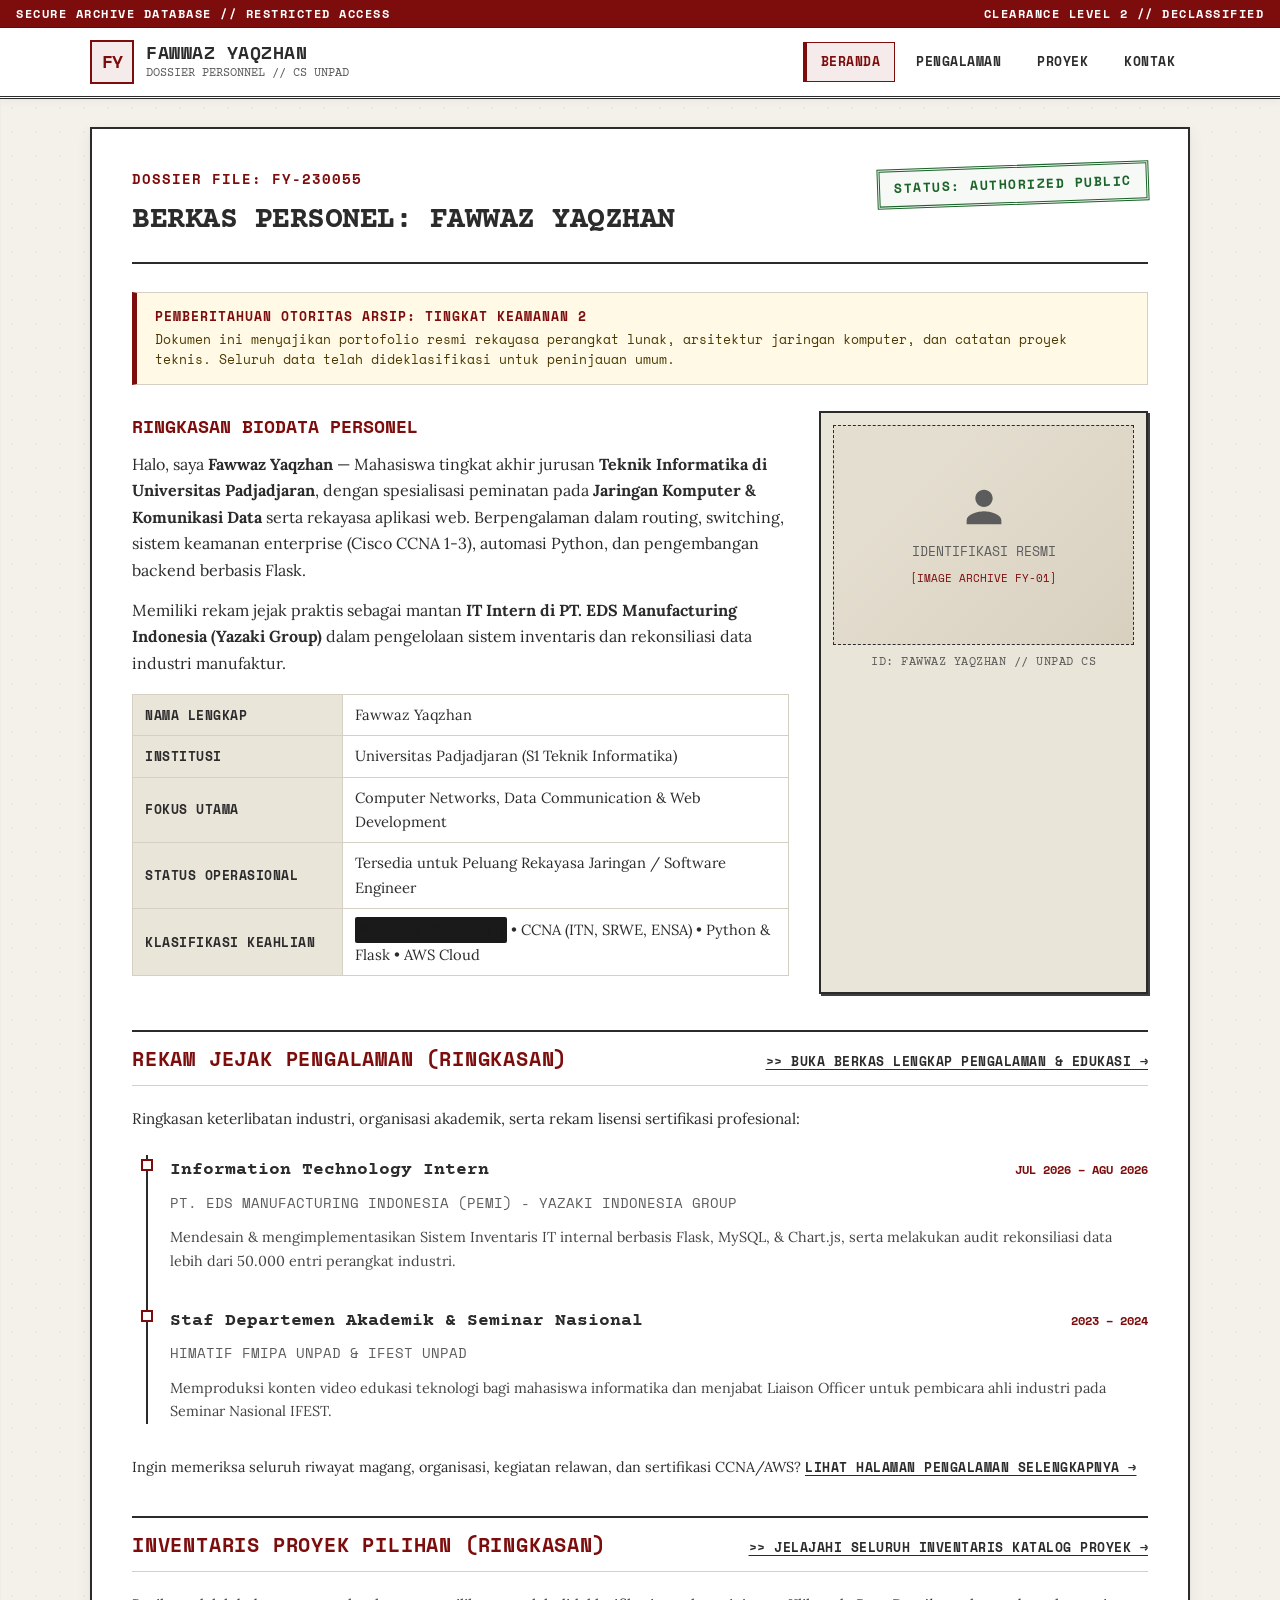
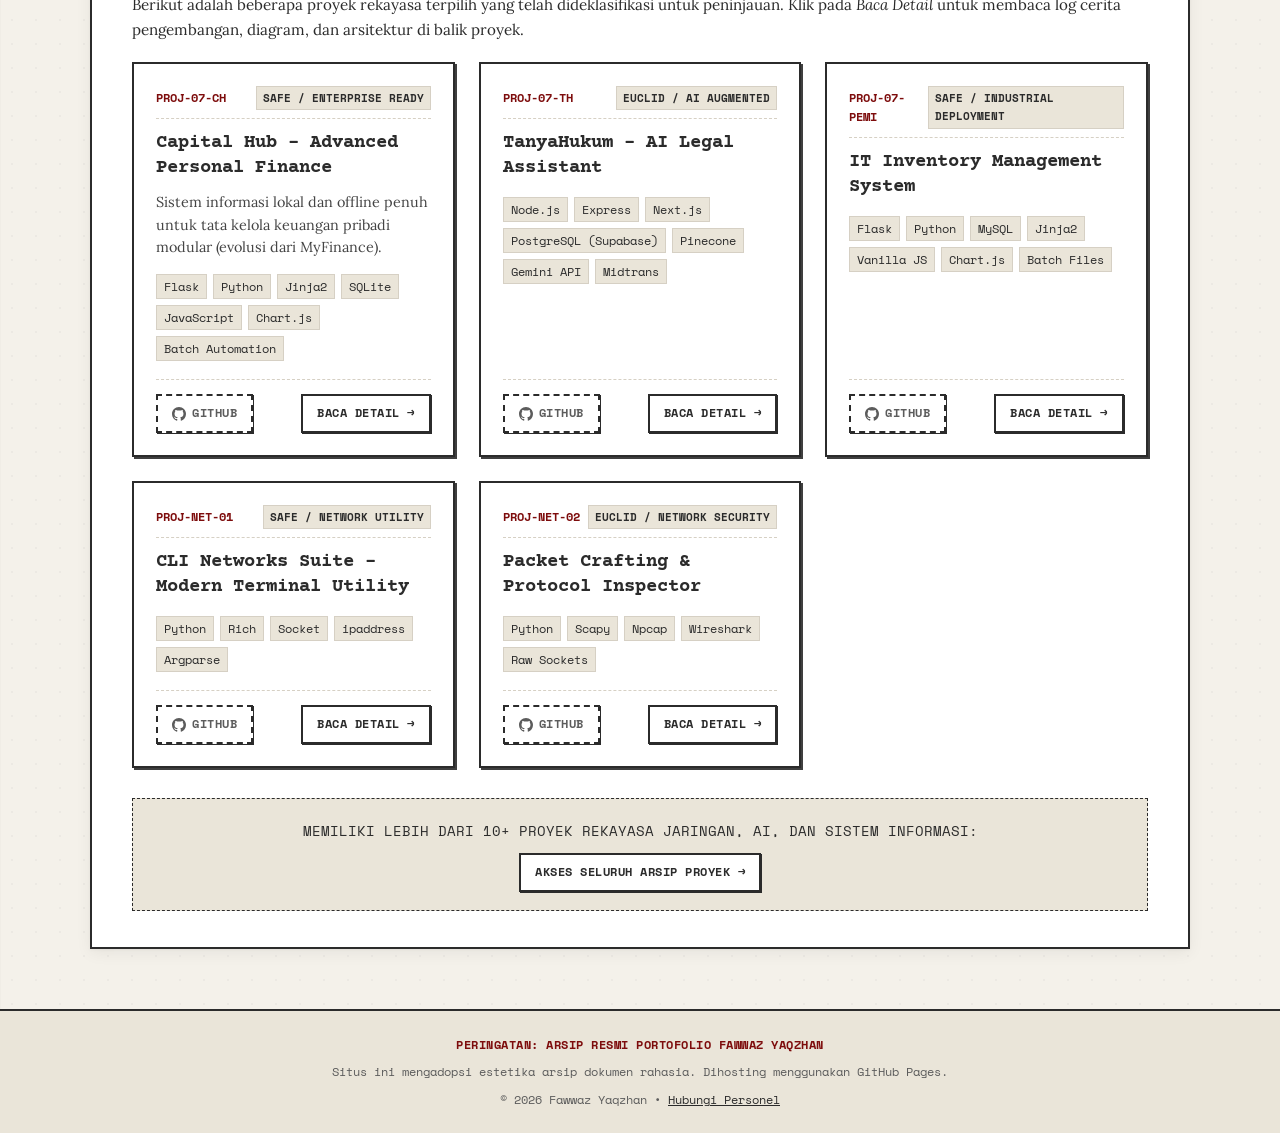
==== index.html @ c10c689a "Vibe: Fully vibe coded the website" ====
<!DOCTYPE html>
<html lang="id">
<head>
  <meta charset="UTF-8">
  <meta name="viewport" content="width=device-width, initial-scale=1.0">
  <meta name="description" content="Portofolio Fawwaz Yaqzhan - Mahasiswa Teknik Informatika Universitas Padjadjaran, spesialisasi Jaringan Komputer, Komunikasi Data, & Rekayasa Web. Arsip Klasik Berkas Personel.">
  <title>Dossier Personel: Fawwaz Yaqzhan | SCP Archive Portfolio</title>
  
  <!-- Google Fonts: Monospace & Archival Serif -->
  <link rel="preconnect" href="https://fonts.googleapis.com">
  <link rel="preconnect" href="https://fonts.gstatic.com" crossorigin>
  <link href="https://fonts.googleapis.com/css2?family=Courier+Prime:ital,wght@0,400;0,700;1,400&family=IBM+Plex+Mono:wght@400;500;600;700&family=Lora:ital,wght@0,400;0,500;0,600;0,700;1,400&family=Space+Mono:ital,wght@0,400;0,700;1,400&display=swap" rel="stylesheet">

  <link rel="stylesheet" href="assets/css/style.css">
</head>
<body>

  <!-- Static Top Navbar (Statis di Tempat / Tidak Bergerak) -->
  <header class="site-header">
    <div class="top-clearance-bar">
      <span>SECURE ARCHIVE DATABASE // RESTRICTED ACCESS</span>
      <span>CLEARANCE LEVEL 2 // DECLASSIFIED</span>
    </div>
    <div class="nav-container">
      <a href="index.html" class="brand-dossier">
        <div class="brand-seal">FY</div>
        <div class="brand-text">
          <h1>FAWWAZ YAQZHAN</h1>
          <span>DOSSIER PERSONNEL // CS UNPAD</span>
        </div>
      </a>

      <button class="nav-toggle" aria-label="Toggle navigasi">MENU ☰</button>

      <nav>
        <ul class="nav-menu">
          <li><a href="index.html" class="nav-link active">BERANDA</a></li>
          <li><a href="pengalaman.html" class="nav-link">PENGALAMAN</a></li>
          <li><a href="proyek.html" class="nav-link">PROYEK</a></li>
          <li><a href="kontak.html" class="nav-link">KONTAK</a></li>
        </ul>
      </nav>
    </div>
  </header>

  <!-- Main Content Container -->
  <main class="main-wrapper">
    <div class="dossier-sheet">

      <!-- Dossier Metadata Header -->
      <div class="dossier-header-strip">
        <div>
          <span class="dossier-item-tag">DOSSIER FILE: FY-230055</span>
          <h1 class="dossier-title">BERKAS PERSONEL: FAWWAZ YAQZHAN</h1>
        </div>
        <div class="stamp-box stamp-green">
          STATUS: AUTHORIZED PUBLIC
        </div>
      </div>

      <!-- Warning & Clearance Alert -->
      <div class="scp-warning-box">
        <strong>PEMBERITAHUAN OTORITAS ARSIP: TINGKAT KEAMANAN 2</strong>
        Dokumen ini menyajikan portofolio resmi rekayasa perangkat lunak, arsitektur jaringan komputer, dan catatan proyek teknis. Seluruh data telah dideklasifikasi untuk peninjauan umum.
      </div>

      <!-- SECTION 1: HERO & BIODATA -->
      <section id="hero-biodata">
        <div class="personnel-grid">
          <div>
            <h2 style="font-family: var(--font-mono); font-size: 1.15rem; color: var(--scp-crimson); margin-bottom: 10px;">
              RINGKASAN BIODATA PERSONEL
            </h2>
            <p style="margin-bottom: 14px;">
              Halo, saya <strong>Fawwaz Yaqzhan</strong> — Mahasiswa tingkat akhir jurusan <strong>Teknik Informatika di Universitas Padjadjaran</strong>, dengan spesialisasi peminatan pada <strong>Jaringan Komputer & Komunikasi Data</strong> serta rekayasa aplikasi web. Berpengalaman dalam routing, switching, sistem keamanan enterprise (Cisco CCNA 1-3), automasi Python, dan pengembangan backend berbasis Flask.
            </p>
            <p style="margin-bottom: 16px;">
              Memiliki rekam jejak praktis sebagai mantan <strong>IT Intern di PT. EDS Manufacturing Indonesia (Yazaki Group)</strong> dalam pengelolaan sistem inventaris dan rekonsiliasi data industri manufaktur.
            </p>

            <table class="personnel-info-table">
              <tr>
                <th>Nama Lengkap</th>
                <td>Fawwaz Yaqzhan</td>
              </tr>
              <tr>
                <th>Institusi</th>
                <td>Universitas Padjadjaran (S1 Teknik Informatika)</td>
              </tr>
              <tr>
                <th>Fokus Utama</th>
                <td>Computer Networks, Data Communication & Web Development</td>
              </tr>
              <tr>
                <th>Status Operasional</th>
                <td>Tersedia untuk Peluang Rekayasa Jaringan / Software Engineer</td>
              </tr>
              <tr>
                <th>Klasifikasi Keahlian</th>
                <td><span class="redacted">Network Security</span> • CCNA (ITN, SRWE, ENSA) • Python & Flask • AWS Cloud</td>
              </tr>
            </table>
          </div>

          <aside class="id-photo-frame">
            <div class="id-photo-placeholder">
              <svg viewBox="0 0 24 24">
                <path d="M12 12c2.21 0 4-1.79 4-4s-1.79-4-4-4-4 1.79-4 4 1.79 4 4 4zm0 2c-2.67 0-8 1.34-8 4v2h16v-2c0-2.66-5.33-4-8-4z"/>
              </svg>
              <span>IDENTIFIKASI RESMI</span>
              <span style="font-size: 0.68rem; color: var(--scp-crimson);">[IMAGE ARCHIVE FY-01]</span>
            </div>
            <div class="photo-caption">
              ID: FAWWAZ YAQZHAN // UNPAD CS
            </div>
          </aside>
        </div>
      </section>

      <!-- SECTION 2: OVERVIEW PENGALAMAN -->
      <section id="overview-pengalaman">
        <div class="section-anchor-header">
          <h2>REKAM JEJAK PENGALAMAN (RINGKASAN)</h2>
          <!-- Hyperlink spesifik ke halaman Pengalaman sesuai rencana_web.md -->
          <a href="pengalaman.html" class="section-hyperlink">
            &gt;&gt; Buka Berkas Lengkap Pengalaman &amp; Edukasi &rarr;
          </a>
        </div>

        <p style="margin-bottom: 16px; font-size: 0.95rem;">
          Ringkasan keterlibatan industri, organisasi akademik, serta rekam lisensi sertifikasi profesional:
        </p>

        <div class="timeline-block">
          <div class="timeline-entry">
            <div class="timeline-header">
              <span class="timeline-role">Information Technology Intern</span>
              <span class="timeline-period">JUL 2026 – AGU 2026</span>
            </div>
            <div class="timeline-org">PT. EDS Manufacturing Indonesia (PEMI) - Yazaki Indonesia Group</div>
            <p style="font-size: 0.9rem; color: #444;">
              Mendesain & mengimplementasikan Sistem Inventaris IT internal berbasis Flask, MySQL, & Chart.js, serta melakukan audit rekonsiliasi data lebih dari 50.000 entri perangkat industri.
            </p>
          </div>

          <div class="timeline-entry">
            <div class="timeline-header">
              <span class="timeline-role">Staf Departemen Akademik &amp; Seminar Nasional</span>
              <span class="timeline-period">2023 – 2024</span>
            </div>
            <div class="timeline-org">Himatif FMIPA Unpad &amp; IFEST UNPAD</div>
            <p style="font-size: 0.9rem; color: #444;">
              Memproduksi konten video edukasi teknologi bagi mahasiswa informatika dan menjabat Liaison Officer untuk pembicara ahli industri pada Seminar Nasional IFEST.
            </p>
          </div>
        </div>

        <p style="font-size: 0.9rem; margin-top: 10px;">
          Ingin memeriksa seluruh riwayat magang, organisasi, kegiatan relawan, dan sertifikasi CCNA/AWS? 
          <a href="pengalaman.html" class="section-hyperlink">Lihat Halaman Pengalaman Selengkapnya &rarr;</a>
        </p>
      </section>

      <!-- SECTION 3: OVERVIEW PROYEK -->
      <section id="overview-proyek">
        <div class="section-anchor-header">
          <h2>INVENTARIS PROYEK PILIHAN (RINGKASAN)</h2>
          <!-- Hyperlink spesifik ke halaman Proyek sesuai rencana_web.md -->
          <a href="proyek.html" class="section-hyperlink">
            &gt;&gt; Jelajahi Seluruh Inventaris Katalog Proyek &rarr;
          </a>
        </div>

        <p style="margin-bottom: 16px; font-size: 0.95rem;">
          Berikut adalah beberapa proyek rekayasa terpilih yang telah dideklasifikasi untuk peninjauan. Klik pada <em>Baca Detail</em> untuk membaca log cerita pengembangan, diagram, dan arsitektur di balik proyek.
        </p>

        <!-- Container for featured projects rendered by JS -->
        <div class="cards-grid" id="featured-projects-container">
          <!-- Populated via assets/js/main.js & projects-data.js -->
        </div>

        <div style="text-align: center; margin-top: 30px; padding: 18px; background: var(--bg-subtle); border: 1px dashed var(--scp-border);">
          <span style="font-family: var(--font-mono); font-size: 0.85rem; text-transform: uppercase;">
            Memiliki lebih dari 10+ proyek rekayasa jaringan, AI, dan sistem informasi:
          </span>
          <br>
          <a href="proyek.html" class="btn-dossier" style="margin-top: 10px;">
            Akses Seluruh Arsip Proyek &rarr;
          </a>
        </div>
      </section>

    </div>
  </main>

  <!-- Archival Footer -->
  <footer class="site-footer">
    <div class="footer-inner">
      <p class="footer-warning">PERINGATAN: ARSIP RESMI PORTOFOLIO FAWWAZ YAQZHAN</p>
      <p>Situs ini mengadopsi estetika arsip dokumen rahasia. Dihosting menggunakan GitHub Pages.</p>
      <p style="margin-top: 8px; font-size: 0.72rem; color: var(--scp-muted);">
        &copy; 2026 Fawwaz Yaqzhan &bull; <a href="kontak.html" style="color: var(--scp-slate); text-decoration: underline;">Hubungi Personel</a>
      </p>
    </div>
  </footer>

  <!-- Scripts -->
  <script src="assets/js/projects-data.js"></script>
  <script src="assets/js/main.js"></script>
</body>
</html>
---- assets/css/style.css ----
/* ==========================================================================
   SCP ARCHIVE CLASSIFIED THEME - PORTFOLIO DESIGN SYSTEM
   Personnel: Fawwaz Yaqzhan (Clearance Level 2)
   Design: Classic Foundation Dossier / Archival Document
   ========================================================================== */

/* --- CSS Variables & Design Tokens --- */
:root {
  --bg-parchment: #f4f1ea;
  --bg-paper: #ffffff;
  --bg-subtle: #eae5d9;
  --bg-warning: #fff9e6;
  --bg-dark: #1a1a1a;
  
  --scp-crimson: #7d0c0c;
  --scp-crimson-light: #9c1515;
  --scp-crimson-faint: rgba(125, 12, 12, 0.08);
  --scp-gold: #c29b38;
  --scp-slate: #2b2b2b;
  --scp-muted: #5c5c5c;
  --scp-border: #2b2b2b;
  --scp-border-light: #d6d0c4;
  --scp-border-crimson: #7d0c0c;

  --font-mono: 'Space Mono', 'IBM Plex Mono', 'Courier New', monospace;
  --font-serif: 'Lora', 'Georgia', serif;
  --font-typewriter: 'Courier Prime', 'Space Mono', monospace;

  --shadow-paper: 0 4px 15px rgba(0, 0, 0, 0.06), 0 1px 3px rgba(0, 0, 0, 0.04);
  --shadow-card: 2px 2px 0px rgba(43, 43, 43, 0.9);
  --shadow-card-hover: 4px 4px 0px rgba(125, 12, 12, 0.9);
}

/* --- Base Resets --- */
*, *::before, *::after {
  box-sizing: border-box;
  margin: 0;
  padding: 0;
}

html {
  scroll-behavior: smooth;
  font-size: 16px;
}

body {
  background-color: var(--bg-parchment);
  color: var(--scp-slate);
  font-family: var(--font-serif);
  line-height: 1.65;
  min-height: 100vh;
  position: relative;
  background-image: 
    radial-gradient(rgba(0, 0, 0, 0.03) 1px, transparent 0),
    linear-gradient(to right, rgba(0, 0, 0, 0.015) 1px, transparent 1px);
  background-size: 24px 24px, 100% 24px;
}

/* --- Static Top Navbar (Statis di tempat, tidak bergerak) --- */
.site-header {
  position: static; /* Statis di tempat sesuai requirement rencana_web.md */
  background-color: var(--bg-paper);
  border-bottom: 3px double var(--scp-border);
  box-shadow: 0 2px 8px rgba(0,0,0,0.05);
  width: 100%;
}

.top-clearance-bar {
  background-color: var(--scp-crimson);
  color: #ffffff;
  padding: 4px 16px;
  font-family: var(--font-mono);
  font-size: 0.72rem;
  font-weight: 700;
  letter-spacing: 1.5px;
  text-transform: uppercase;
  display: flex;
  justify-content: space-between;
  align-items: center;
  border-bottom: 1px solid rgba(0,0,0,0.2);
}

.nav-container {
  max-width: 1140px;
  margin: 0 auto;
  padding: 12px 20px;
  display: flex;
  justify-content: space-between;
  align-items: center;
  flex-wrap: wrap;
  gap: 12px;
}

.brand-dossier {
  text-decoration: none;
  color: var(--scp-slate);
  display: flex;
  align-items: center;
  gap: 12px;
}

.brand-seal {
  width: 44px;
  height: 44px;
  border: 2px solid var(--scp-crimson);
  background-color: var(--scp-crimson-faint);
  display: flex;
  align-items: center;
  justify-content: center;
  font-family: var(--font-mono);
  font-weight: 700;
  font-size: 1.1rem;
  color: var(--scp-crimson);
  letter-spacing: -1px;
}

.brand-text h1 {
  font-family: var(--font-mono);
  font-size: 1.15rem;
  letter-spacing: 0.5px;
  text-transform: uppercase;
  color: var(--scp-slate);
  margin: 0;
  line-height: 1.2;
}

.brand-text span {
  font-family: var(--font-typewriter);
  font-size: 0.78rem;
  color: var(--scp-muted);
  display: block;
}

.nav-menu {
  display: flex;
  list-style: none;
  gap: 6px;
}

.nav-link {
  display: block;
  padding: 8px 14px;
  text-decoration: none;
  font-family: var(--font-mono);
  font-size: 0.82rem;
  font-weight: 600;
  color: var(--scp-slate);
  text-transform: uppercase;
  letter-spacing: 0.5px;
  border: 1px solid transparent;
  transition: all 0.2s ease;
}

.nav-link:hover,
.nav-link.active {
  background-color: var(--scp-crimson-faint);
  border-color: var(--scp-crimson);
  color: var(--scp-crimson);
}

.nav-link.active {
  border-left-width: 4px;
  font-weight: 700;
}

/* --- Layout Container --- */
.main-wrapper {
  max-width: 1140px;
  margin: 28px auto 60px;
  padding: 0 20px;
}

/* --- Archival Document Sheet --- */
.dossier-sheet {
  background: var(--bg-paper);
  border: 2px solid var(--scp-border);
  box-shadow: var(--shadow-paper);
  padding: 36px 40px;
  position: relative;
  margin-bottom: 30px;
}

/* Top Sheet Metadata Header */
.dossier-header-strip {
  border-bottom: 2px solid var(--scp-border);
  padding-bottom: 16px;
  margin-bottom: 28px;
  display: flex;
  justify-content: space-between;
  align-items: flex-start;
  flex-wrap: wrap;
  gap: 16px;
}

.dossier-item-tag {
  font-family: var(--font-mono);
  font-size: 0.85rem;
  font-weight: 700;
  color: var(--scp-crimson);
  text-transform: uppercase;
  letter-spacing: 1px;
}

.dossier-title {
  font-family: var(--font-typewriter);
  font-size: 1.9rem;
  font-weight: 700;
  color: var(--scp-slate);
  margin-top: 4px;
  letter-spacing: -0.5px;
}

.stamp-box {
  display: inline-block;
  border: 3px double var(--scp-crimson);
  color: var(--scp-crimson);
  font-family: var(--font-mono);
  font-weight: 700;
  font-size: 0.82rem;
  text-transform: uppercase;
  padding: 6px 14px;
  letter-spacing: 1.5px;
  transform: rotate(-2deg);
  background-color: rgba(125, 12, 12, 0.03);
}

.stamp-green {
  border-color: #1b6329;
  color: #1b6329;
  background-color: rgba(27, 99, 41, 0.04);
}

/* --- Warning & Security Banners --- */
.scp-warning-box {
  background-color: var(--bg-warning);
  border-left: 5px solid var(--scp-crimson);
  border-top: 1px solid var(--scp-border-light);
  border-right: 1px solid var(--scp-border-light);
  border-bottom: 1px solid var(--scp-border-light);
  padding: 14px 18px;
  margin-bottom: 26px;
  font-family: var(--font-mono);
  font-size: 0.82rem;
  color: #4a3800;
  line-height: 1.5;
}

.scp-warning-box strong {
  color: var(--scp-crimson);
  display: block;
  margin-bottom: 4px;
  text-transform: uppercase;
  letter-spacing: 1px;
}

/* --- Redacted Text Effect --- */
.redacted {
  background-color: #1a1a1a;
  color: #1a1a1a;
  padding: 1px 4px;
  user-select: none;
  cursor: pointer;
  transition: all 0.25s ease;
  font-family: var(--font-mono);
  display: inline-block;
  border-radius: 2px;
}

.redacted:hover,
.redacted.revealed {
  background-color: rgba(125, 12, 12, 0.12);
  color: var(--scp-crimson);
  outline: 1px dashed var(--scp-crimson);
}

/* --- Hero Section (Dossier Personnel) --- */
.personnel-grid {
  display: grid;
  grid-template-columns: 2fr 1fr;
  gap: 30px;
  margin-bottom: 30px;
}

.personnel-info-table {
  width: 100%;
  border-collapse: collapse;
  margin: 18px 0;
  font-size: 0.92rem;
}

.personnel-info-table th,
.personnel-info-table td {
  padding: 8px 12px;
  border: 1px solid var(--scp-border-light);
  text-align: left;
}

.personnel-info-table th {
  background-color: var(--bg-subtle);
  font-family: var(--font-mono);
  font-size: 0.8rem;
  font-weight: 700;
  color: var(--scp-slate);
  width: 32%;
  text-transform: uppercase;
  letter-spacing: 0.5px;
}

.personnel-info-table td {
  font-family: var(--font-serif);
}

.id-photo-frame {
  border: 2px solid var(--scp-border);
  background-color: var(--bg-subtle);
  padding: 12px;
  text-align: center;
  box-shadow: var(--shadow-card);
}

.id-photo-placeholder {
  width: 100%;
  height: 220px;
  background: linear-gradient(135deg, #e4ded0 25%, #d8d0bf 100%);
  border: 1px dashed var(--scp-slate);
  display: flex;
  flex-direction: column;
  align-items: center;
  justify-content: center;
  gap: 8px;
  color: var(--scp-muted);
  font-family: var(--font-mono);
  font-size: 0.8rem;
}

.id-photo-placeholder svg {
  width: 52px;
  height: 52px;
  fill: var(--scp-muted);
}

.photo-caption {
  font-family: var(--font-typewriter);
  font-size: 0.75rem;
  color: var(--scp-muted);
  margin-top: 8px;
  text-transform: uppercase;
  letter-spacing: 0.5px;
}

/* --- Section Dividers & Headers --- */
.section-anchor-header {
  border-top: 2px solid var(--scp-border);
  border-bottom: 1px solid var(--scp-border-light);
  padding: 10px 0;
  margin: 36px 0 20px;
  display: flex;
  justify-content: space-between;
  align-items: baseline;
  flex-wrap: wrap;
  gap: 10px;
}

.section-anchor-header h2 {
  font-family: var(--font-mono);
  font-size: 1.25rem;
  text-transform: uppercase;
  color: var(--scp-crimson);
  letter-spacing: 0.8px;
}

.section-hyperlink {
  font-family: var(--font-mono);
  font-size: 0.82rem;
  font-weight: 700;
  color: var(--scp-slate);
  text-decoration: underline;
  text-underline-offset: 3px;
  text-transform: uppercase;
  letter-spacing: 0.5px;
  transition: color 0.2s ease;
}

.section-hyperlink:hover {
  color: var(--scp-crimson);
}

/* --- Dossier Cards (Projects & Overview) --- */
.cards-grid {
  display: grid;
  grid-template-columns: repeat(auto-fill, minmax(320px, 1fr));
  gap: 24px;
  margin-top: 20px;
}

.dossier-card {
  background-color: var(--bg-paper);
  border: 2px solid var(--scp-border);
  padding: 22px;
  position: relative;
  display: flex;
  flex-direction: column;
  justify-content: space-between;
  box-shadow: var(--shadow-card);
  transition: all 0.2s ease;
}

.dossier-card:hover {
  transform: translate(-2px, -2px);
  box-shadow: var(--shadow-card-hover);
  border-color: var(--scp-crimson);
}

.card-meta-bar {
  display: flex;
  justify-content: space-between;
  align-items: center;
  border-bottom: 1px dashed var(--scp-border-light);
  padding-bottom: 8px;
  margin-bottom: 12px;
  font-family: var(--font-mono);
  font-size: 0.75rem;
}

.card-item-code {
  font-weight: 700;
  color: var(--scp-crimson);
}

.card-class-badge {
  background-color: var(--bg-subtle);
  border: 1px solid var(--scp-border-light);
  padding: 2px 6px;
  font-size: 0.7rem;
  font-weight: 600;
  text-transform: uppercase;
}

.card-title {
  font-family: var(--font-typewriter);
  font-size: 1.2rem;
  color: var(--scp-slate);
  margin-bottom: 10px;
  line-height: 1.3;
}

.card-desc {
  font-size: 0.9rem;
  color: #444;
  margin-bottom: 16px;
  line-height: 1.55;
  flex-grow: 1;
}

.tag-list {
  display: flex;
  flex-wrap: wrap;
  gap: 6px;
  margin-bottom: 18px;
}

.tech-tag {
  background-color: var(--bg-subtle);
  color: var(--scp-slate);
  font-family: var(--font-mono);
  font-size: 0.72rem;
  padding: 2px 7px;
  border: 1px solid var(--scp-border-light);
}

.card-action-bar {
  border-top: 1px dashed var(--scp-border-light);
  padding-top: 14px;
  display: flex;
  justify-content: space-between;
  align-items: center;
  gap: 10px;
}

/* --- Archival Buttons --- */
.btn-dossier {
  display: inline-flex;
  align-items: center;
  justify-content: center;
  gap: 6px;
  font-family: var(--font-mono);
  font-size: 0.78rem;
  font-weight: 700;
  text-transform: uppercase;
  letter-spacing: 0.5px;
  padding: 7px 14px;
  text-decoration: none;
  cursor: pointer;
  border: 2px solid var(--scp-border);
  background-color: var(--bg-paper);
  color: var(--scp-slate);
  transition: all 0.15s ease;
  box-shadow: 1px 1px 0px var(--scp-border);
}

.btn-dossier:hover {
  background-color: var(--scp-crimson);
  color: #ffffff;
  border-color: var(--scp-crimson);
  box-shadow: 2px 2px 0px rgba(0,0,0,0.8);
}

.btn-dossier-secondary {
  border-style: dashed;
  background-color: transparent;
  color: var(--scp-muted);
}

.btn-dossier-secondary:hover {
  background-color: var(--scp-slate);
  color: #ffffff;
  border-color: var(--scp-slate);
}

/* --- Timeline / Experience Entries --- */
.timeline-block {
  border-left: 2px solid var(--scp-border);
  margin: 24px 0 24px 14px;
  padding-left: 22px;
  position: relative;
}

.timeline-entry {
  position: relative;
  margin-bottom: 32px;
}

.timeline-entry::before {
  content: "";
  position: absolute;
  left: -29px;
  top: 4px;
  width: 12px;
  height: 12px;
  background-color: var(--bg-paper);
  border: 2px solid var(--scp-crimson);
}

.timeline-header {
  display: flex;
  justify-content: space-between;
  align-items: baseline;
  flex-wrap: wrap;
  gap: 8px;
  margin-bottom: 6px;
}

.timeline-role {
  font-family: var(--font-typewriter);
  font-size: 1.15rem;
  font-weight: 700;
  color: var(--scp-slate);
}

.timeline-period {
  font-family: var(--font-mono);
  font-size: 0.78rem;
  color: var(--scp-crimson);
  font-weight: 600;
}

.timeline-org {
  font-family: var(--font-mono);
  font-size: 0.85rem;
  color: var(--scp-muted);
  margin-bottom: 12px;
  text-transform: uppercase;
}

.timeline-list {
  padding-left: 18px;
  font-size: 0.92rem;
  color: #333;
}

.timeline-list li {
  margin-bottom: 8px;
}

/* --- Filter Bar (Projects Page) --- */
.filter-bar {
  display: flex;
  flex-wrap: wrap;
  gap: 8px;
  margin: 20px 0 28px;
  padding: 10px;
  background-color: var(--bg-subtle);
  border: 1px solid var(--scp-border-light);
}

.filter-btn {
  background: var(--bg-paper);
  border: 1px solid var(--scp-border);
  padding: 6px 14px;
  font-family: var(--font-mono);
  font-size: 0.76rem;
  font-weight: 600;
  text-transform: uppercase;
  color: var(--scp-slate);
  cursor: pointer;
  transition: all 0.15s ease;
}

.filter-btn:hover,
.filter-btn.active {
  background-color: var(--scp-crimson);
  color: #ffffff;
  border-color: var(--scp-crimson);
}

/* --- Project Detail Dossier Specifics --- */
.scp-dossier-specbox {
  border: 2px solid var(--scp-border);
  background-color: #faf8f5;
  padding: 20px;
  margin: 24px 0;
}

.spec-row {
  display: grid;
  grid-template-columns: 200px 1fr;
  padding: 8px 0;
  border-bottom: 1px dashed var(--scp-border-light);
  font-size: 0.9rem;
}

.spec-row:last-child {
  border-bottom: none;
}

.spec-label {
  font-family: var(--font-mono);
  font-weight: 700;
  color: var(--scp-crimson);
  text-transform: uppercase;
  font-size: 0.8rem;
  letter-spacing: 0.5px;
}

.spec-value {
  font-family: var(--font-serif);
  color: var(--scp-slate);
}

.addendum-box {
  background-color: var(--bg-paper);
  border: 1px solid var(--scp-border);
  border-left: 4px solid var(--scp-slate);
  padding: 16px 20px;
  margin: 18px 0;
  font-family: var(--font-typewriter);
  font-size: 0.88rem;
  line-height: 1.6;
  white-space: pre-line;
}

/* --- Contact & Terminal Node --- */
.contact-grid {
  display: grid;
  grid-template-columns: 1fr 1fr;
  gap: 30px;
  margin-top: 24px;
}

.terminal-node {
  background-color: #1a1a1a;
  color: #d1d5db;
  padding: 24px;
  border: 2px solid var(--scp-border);
  font-family: var(--font-mono);
  font-size: 0.85rem;
  box-shadow: var(--shadow-card);
}

.terminal-node h3 {
  color: #39ff14;
  font-size: 0.95rem;
  margin-bottom: 16px;
  text-transform: uppercase;
  letter-spacing: 1px;
}

.form-group {
  margin-bottom: 16px;
}

.form-group label {
  display: block;
  font-family: var(--font-mono);
  font-size: 0.78rem;
  font-weight: 600;
  text-transform: uppercase;
  margin-bottom: 6px;
}

.form-control {
  width: 100%;
  padding: 10px 12px;
  font-family: var(--font-mono);
  font-size: 0.85rem;
  border: 1px solid var(--scp-border);
  background-color: var(--bg-paper);
  color: var(--scp-slate);
}

.form-control:focus {
  outline: none;
  border-color: var(--scp-crimson);
  box-shadow: 0 0 0 2px var(--scp-crimson-faint);
}

/* --- Footer --- */
.site-footer {
  background-color: var(--bg-subtle);
  border-top: 2px solid var(--scp-border);
  padding: 24px 20px;
  text-align: center;
  font-family: var(--font-mono);
  font-size: 0.78rem;
  color: var(--scp-muted);
}

.footer-inner {
  max-width: 1140px;
  margin: 0 auto;
}

.footer-warning {
  color: var(--scp-crimson);
  font-weight: 700;
  margin-bottom: 6px;
  letter-spacing: 0.5px;
}

/* --- Mobile Nav Toggle & Responsiveness --- */
.nav-toggle {
  display: none;
  background: none;
  border: 1px solid var(--scp-border);
  padding: 6px 10px;
  font-family: var(--font-mono);
  font-size: 0.8rem;
  cursor: pointer;
}

@media (max-width: 768px) {
  .nav-toggle {
    display: block;
  }
  
  .nav-menu {
    display: none;
    width: 100%;
    flex-direction: column;
    margin-top: 10px;
    border-top: 1px solid var(--scp-border-light);
    padding-top: 10px;
  }

  .nav-menu.is-open {
    display: flex;
  }

  .dossier-sheet {
    padding: 22px 18px;
  }

  .personnel-grid,
  .contact-grid {
    grid-template-columns: 1fr;
  }

  .spec-row {
    grid-template-columns: 1fr;
    gap: 4px;
  }
}
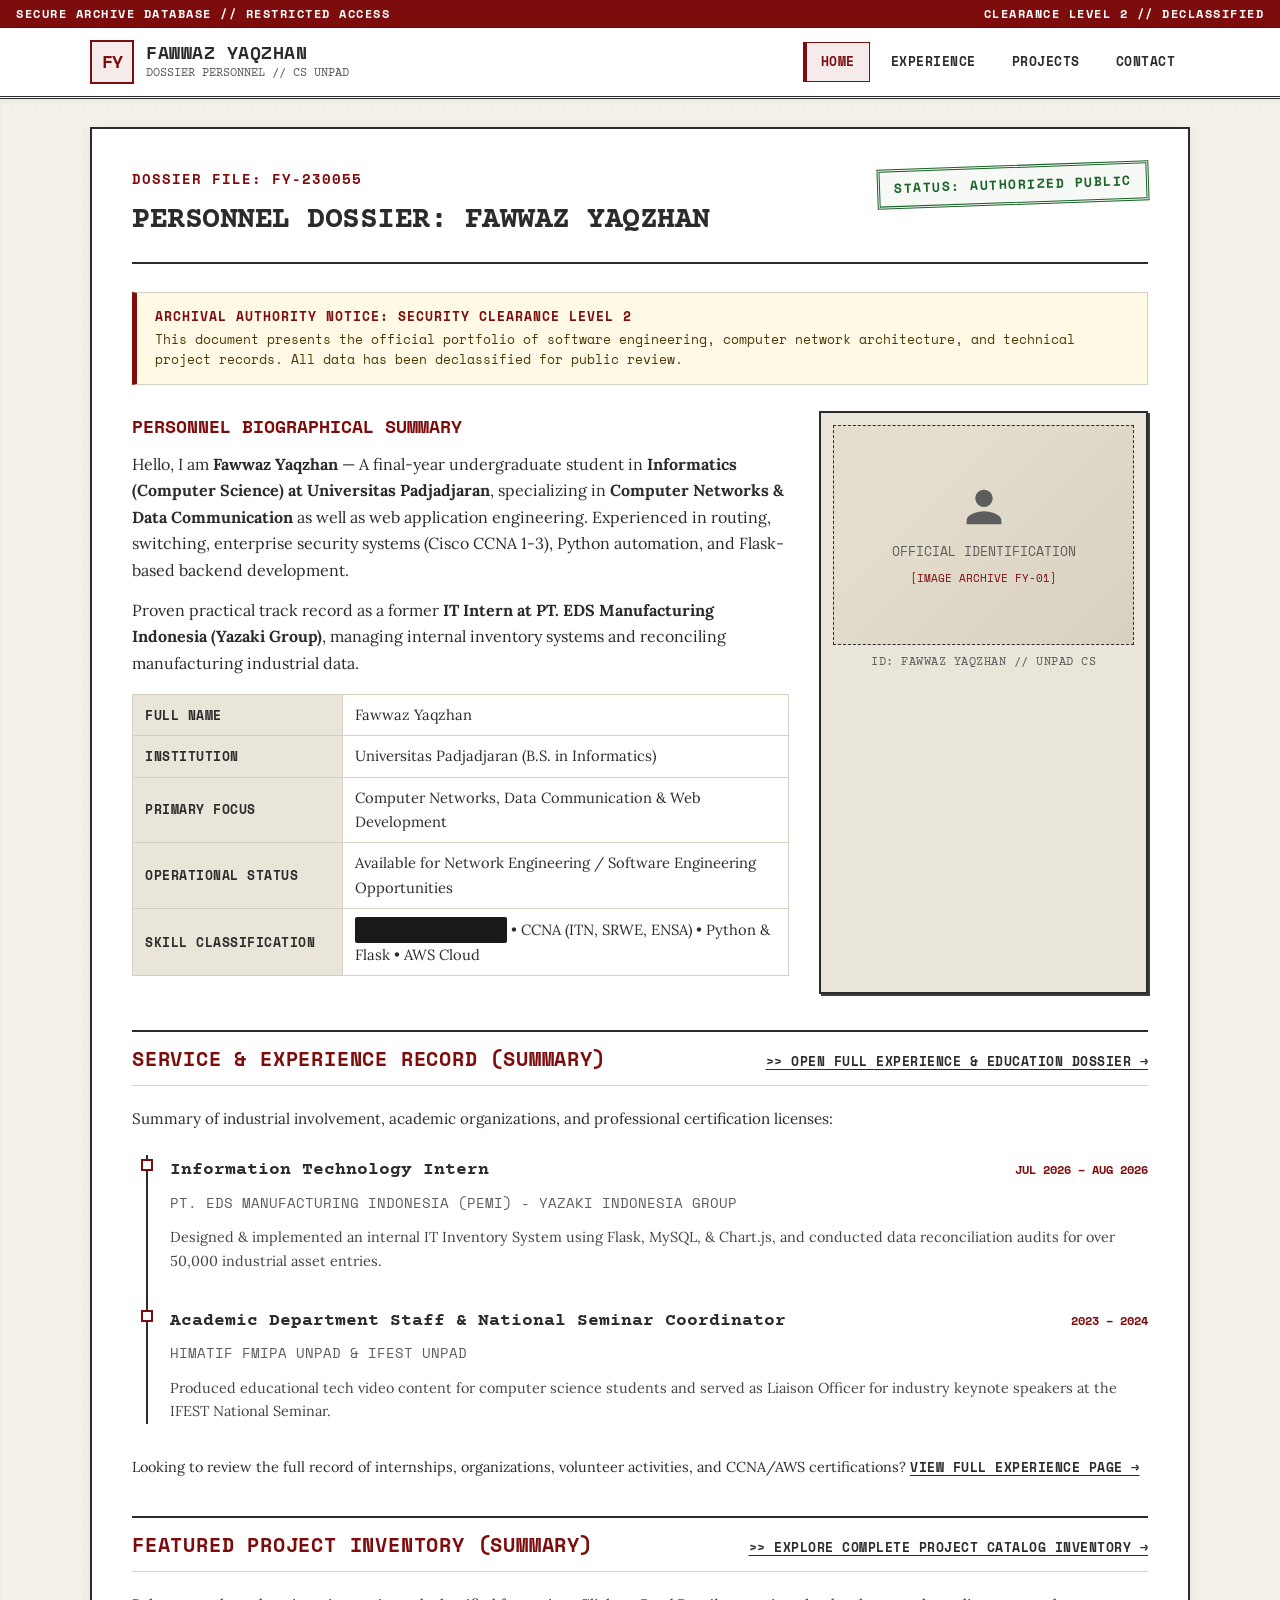
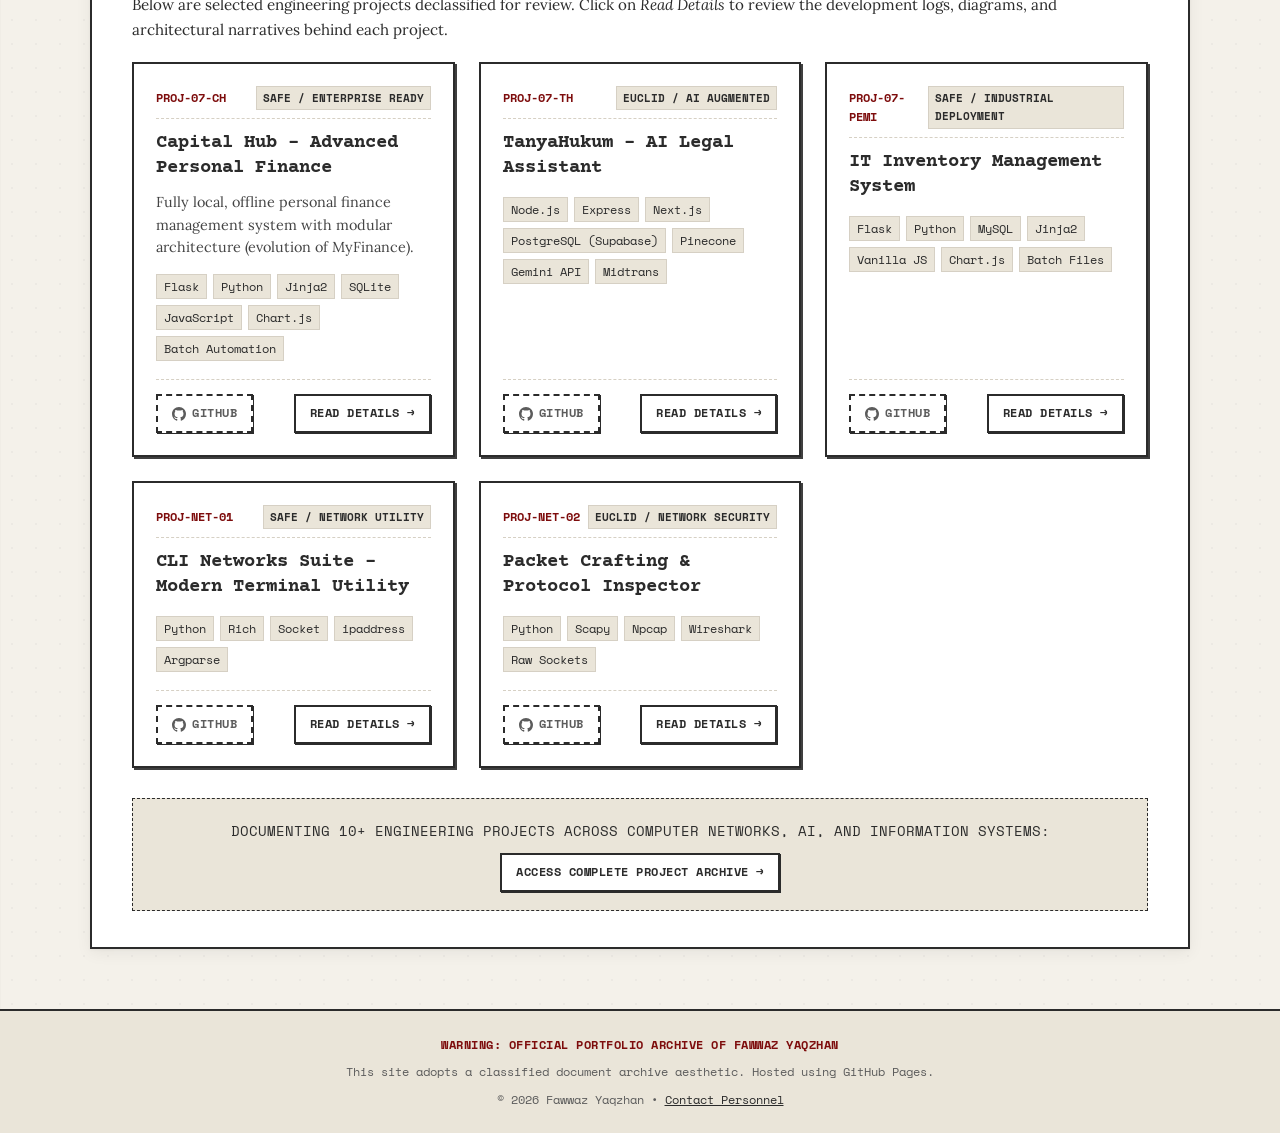
==== commit e592424b: "Vibe: Translate Indoensia to English using AI" ====
--- a/index.html
+++ b/index.html
@@ -1,10 +1,10 @@
 <!DOCTYPE html>
-<html lang="id">
+<html lang="en">
 <head>
   <meta charset="UTF-8">
   <meta name="viewport" content="width=device-width, initial-scale=1.0">
-  <meta name="description" content="Portofolio Fawwaz Yaqzhan - Mahasiswa Teknik Informatika Universitas Padjadjaran, spesialisasi Jaringan Komputer, Komunikasi Data, & Rekayasa Web. Arsip Klasik Berkas Personel.">
-  <title>Dossier Personel: Fawwaz Yaqzhan | SCP Archive Portfolio</title>
+  <meta name="description" content="Portfolio of Fawwaz Yaqzhan - Informatics undergraduate at Universitas Padjadjaran, specializing in Computer Networks, Data Communication, & Web Engineering. Personnel Dossier Archive.">
+  <title>Personnel Dossier: Fawwaz Yaqzhan | SCP Archive Portfolio</title>
   
   <!-- Google Fonts: Monospace & Archival Serif -->
   <link rel="preconnect" href="https://fonts.googleapis.com">
@@ -15,7 +15,7 @@
 </head>
 <body>
 
-  <!-- Static Top Navbar (Statis di Tempat / Tidak Bergerak) -->
+  <!-- Static Top Navbar -->
   <header class="site-header">
     <div class="top-clearance-bar">
       <span>SECURE ARCHIVE DATABASE // RESTRICTED ACCESS</span>
@@ -30,14 +30,14 @@
         </div>
       </a>
 
-      <button class="nav-toggle" aria-label="Toggle navigasi">MENU ☰</button>
+      <button class="nav-toggle" aria-label="Toggle navigation">MENU ☰</button>
 
       <nav>
         <ul class="nav-menu">
-          <li><a href="index.html" class="nav-link active">BERANDA</a></li>
-          <li><a href="pengalaman.html" class="nav-link">PENGALAMAN</a></li>
-          <li><a href="proyek.html" class="nav-link">PROYEK</a></li>
-          <li><a href="kontak.html" class="nav-link">KONTAK</a></li>
+          <li><a href="index.html" class="nav-link active">HOME</a></li>
+          <li><a href="pengalaman.html" class="nav-link">EXPERIENCE</a></li>
+          <li><a href="proyek.html" class="nav-link">PROJECTS</a></li>
+          <li><a href="kontak.html" class="nav-link">CONTACT</a></li>
         </ul>
       </nav>
     </div>
@@ -51,7 +51,7 @@
       <div class="dossier-header-strip">
         <div>
           <span class="dossier-item-tag">DOSSIER FILE: FY-230055</span>
-          <h1 class="dossier-title">BERKAS PERSONEL: FAWWAZ YAQZHAN</h1>
+          <h1 class="dossier-title">PERSONNEL DOSSIER: FAWWAZ YAQZHAN</h1>
         </div>
         <div class="stamp-box stamp-green">
           STATUS: AUTHORIZED PUBLIC
@@ -60,8 +60,8 @@
 
       <!-- Warning & Clearance Alert -->
       <div class="scp-warning-box">
-        <strong>PEMBERITAHUAN OTORITAS ARSIP: TINGKAT KEAMANAN 2</strong>
-        Dokumen ini menyajikan portofolio resmi rekayasa perangkat lunak, arsitektur jaringan komputer, dan catatan proyek teknis. Seluruh data telah dideklasifikasi untuk peninjauan umum.
+        <strong>ARCHIVAL AUTHORITY NOTICE: SECURITY CLEARANCE LEVEL 2</strong>
+        This document presents the official portfolio of software engineering, computer network architecture, and technical project records. All data has been declassified for public review.
       </div>
 
       <!-- SECTION 1: HERO & BIODATA -->
@@ -69,35 +69,35 @@
         <div class="personnel-grid">
           <div>
             <h2 style="font-family: var(--font-mono); font-size: 1.15rem; color: var(--scp-crimson); margin-bottom: 10px;">
-              RINGKASAN BIODATA PERSONEL
+              PERSONNEL BIOGRAPHICAL SUMMARY
             </h2>
             <p style="margin-bottom: 14px;">
-              Halo, saya <strong>Fawwaz Yaqzhan</strong> — Mahasiswa tingkat akhir jurusan <strong>Teknik Informatika di Universitas Padjadjaran</strong>, dengan spesialisasi peminatan pada <strong>Jaringan Komputer & Komunikasi Data</strong> serta rekayasa aplikasi web. Berpengalaman dalam routing, switching, sistem keamanan enterprise (Cisco CCNA 1-3), automasi Python, dan pengembangan backend berbasis Flask.
+              Hello, I am <strong>Fawwaz Yaqzhan</strong> — A final-year undergraduate student in <strong>Informatics (Computer Science) at Universitas Padjadjaran</strong>, specializing in <strong>Computer Networks &amp; Data Communication</strong> as well as web application engineering. Experienced in routing, switching, enterprise security systems (Cisco CCNA 1-3), Python automation, and Flask-based backend development.
             </p>
             <p style="margin-bottom: 16px;">
-              Memiliki rekam jejak praktis sebagai mantan <strong>IT Intern di PT. EDS Manufacturing Indonesia (Yazaki Group)</strong> dalam pengelolaan sistem inventaris dan rekonsiliasi data industri manufaktur.
+              Proven practical track record as a former <strong>IT Intern at PT. EDS Manufacturing Indonesia (Yazaki Group)</strong>, managing internal inventory systems and reconciling manufacturing industrial data.
             </p>
 
             <table class="personnel-info-table">
               <tr>
-                <th>Nama Lengkap</th>
+                <th>Full Name</th>
                 <td>Fawwaz Yaqzhan</td>
               </tr>
               <tr>
-                <th>Institusi</th>
-                <td>Universitas Padjadjaran (S1 Teknik Informatika)</td>
-              </tr>
-              <tr>
-                <th>Fokus Utama</th>
-                <td>Computer Networks, Data Communication & Web Development</td>
-              </tr>
-              <tr>
-                <th>Status Operasional</th>
-                <td>Tersedia untuk Peluang Rekayasa Jaringan / Software Engineer</td>
-              </tr>
-              <tr>
-                <th>Klasifikasi Keahlian</th>
-                <td><span class="redacted">Network Security</span> • CCNA (ITN, SRWE, ENSA) • Python & Flask • AWS Cloud</td>
+                <th>Institution</th>
+                <td>Universitas Padjadjaran (B.S. in Informatics)</td>
+              </tr>
+              <tr>
+                <th>Primary Focus</th>
+                <td>Computer Networks, Data Communication &amp; Web Development</td>
+              </tr>
+              <tr>
+                <th>Operational Status</th>
+                <td>Available for Network Engineering / Software Engineering Opportunities</td>
+              </tr>
+              <tr>
+                <th>Skill Classification</th>
+                <td><span class="redacted">Network Security</span> • CCNA (ITN, SRWE, ENSA) • Python &amp; Flask • AWS Cloud</td>
               </tr>
             </table>
           </div>
@@ -107,7 +107,7 @@
               <svg viewBox="0 0 24 24">
                 <path d="M12 12c2.21 0 4-1.79 4-4s-1.79-4-4-4-4 1.79-4 4 1.79 4 4 4zm0 2c-2.67 0-8 1.34-8 4v2h16v-2c0-2.66-5.33-4-8-4z"/>
               </svg>
-              <span>IDENTIFIKASI RESMI</span>
+              <span>OFFICIAL IDENTIFICATION</span>
               <span style="font-size: 0.68rem; color: var(--scp-crimson);">[IMAGE ARCHIVE FY-01]</span>
             </div>
             <div class="photo-caption">
@@ -120,59 +120,57 @@
       <!-- SECTION 2: OVERVIEW PENGALAMAN -->
       <section id="overview-pengalaman">
         <div class="section-anchor-header">
-          <h2>REKAM JEJAK PENGALAMAN (RINGKASAN)</h2>
-          <!-- Hyperlink spesifik ke halaman Pengalaman sesuai rencana_web.md -->
+          <h2>SERVICE &amp; EXPERIENCE RECORD (SUMMARY)</h2>
           <a href="pengalaman.html" class="section-hyperlink">
-            &gt;&gt; Buka Berkas Lengkap Pengalaman &amp; Edukasi &rarr;
+            &gt;&gt; Open Full Experience &amp; Education Dossier &rarr;
           </a>
         </div>
 
         <p style="margin-bottom: 16px; font-size: 0.95rem;">
-          Ringkasan keterlibatan industri, organisasi akademik, serta rekam lisensi sertifikasi profesional:
+          Summary of industrial involvement, academic organizations, and professional certification licenses:
         </p>
 
         <div class="timeline-block">
           <div class="timeline-entry">
             <div class="timeline-header">
               <span class="timeline-role">Information Technology Intern</span>
-              <span class="timeline-period">JUL 2026 – AGU 2026</span>
+              <span class="timeline-period">JUL 2026 – AUG 2026</span>
             </div>
             <div class="timeline-org">PT. EDS Manufacturing Indonesia (PEMI) - Yazaki Indonesia Group</div>
             <p style="font-size: 0.9rem; color: #444;">
-              Mendesain & mengimplementasikan Sistem Inventaris IT internal berbasis Flask, MySQL, & Chart.js, serta melakukan audit rekonsiliasi data lebih dari 50.000 entri perangkat industri.
+              Designed &amp; implemented an internal IT Inventory System using Flask, MySQL, &amp; Chart.js, and conducted data reconciliation audits for over 50,000 industrial asset entries.
             </p>
           </div>
 
           <div class="timeline-entry">
             <div class="timeline-header">
-              <span class="timeline-role">Staf Departemen Akademik &amp; Seminar Nasional</span>
+              <span class="timeline-role">Academic Department Staff &amp; National Seminar Coordinator</span>
               <span class="timeline-period">2023 – 2024</span>
             </div>
             <div class="timeline-org">Himatif FMIPA Unpad &amp; IFEST UNPAD</div>
             <p style="font-size: 0.9rem; color: #444;">
-              Memproduksi konten video edukasi teknologi bagi mahasiswa informatika dan menjabat Liaison Officer untuk pembicara ahli industri pada Seminar Nasional IFEST.
+              Produced educational tech video content for computer science students and served as Liaison Officer for industry keynote speakers at the IFEST National Seminar.
             </p>
           </div>
         </div>
 
         <p style="font-size: 0.9rem; margin-top: 10px;">
-          Ingin memeriksa seluruh riwayat magang, organisasi, kegiatan relawan, dan sertifikasi CCNA/AWS? 
-          <a href="pengalaman.html" class="section-hyperlink">Lihat Halaman Pengalaman Selengkapnya &rarr;</a>
+          Looking to review the full record of internships, organizations, volunteer activities, and CCNA/AWS certifications? 
+          <a href="pengalaman.html" class="section-hyperlink">View Full Experience Page &rarr;</a>
         </p>
       </section>
 
       <!-- SECTION 3: OVERVIEW PROYEK -->
       <section id="overview-proyek">
         <div class="section-anchor-header">
-          <h2>INVENTARIS PROYEK PILIHAN (RINGKASAN)</h2>
-          <!-- Hyperlink spesifik ke halaman Proyek sesuai rencana_web.md -->
+          <h2>FEATURED PROJECT INVENTORY (SUMMARY)</h2>
           <a href="proyek.html" class="section-hyperlink">
-            &gt;&gt; Jelajahi Seluruh Inventaris Katalog Proyek &rarr;
+            &gt;&gt; Explore Complete Project Catalog Inventory &rarr;
           </a>
         </div>
 
         <p style="margin-bottom: 16px; font-size: 0.95rem;">
-          Berikut adalah beberapa proyek rekayasa terpilih yang telah dideklasifikasi untuk peninjauan. Klik pada <em>Baca Detail</em> untuk membaca log cerita pengembangan, diagram, dan arsitektur di balik proyek.
+          Below are selected engineering projects declassified for review. Click on <em>Read Details</em> to review the development logs, diagrams, and architectural narratives behind each project.
         </p>
 
         <!-- Container for featured projects rendered by JS -->
@@ -182,11 +180,11 @@
 
         <div style="text-align: center; margin-top: 30px; padding: 18px; background: var(--bg-subtle); border: 1px dashed var(--scp-border);">
           <span style="font-family: var(--font-mono); font-size: 0.85rem; text-transform: uppercase;">
-            Memiliki lebih dari 10+ proyek rekayasa jaringan, AI, dan sistem informasi:
+            Documenting 10+ engineering projects across computer networks, AI, and information systems:
           </span>
           <br>
           <a href="proyek.html" class="btn-dossier" style="margin-top: 10px;">
-            Akses Seluruh Arsip Proyek &rarr;
+            Access Complete Project Archive &rarr;
           </a>
         </div>
       </section>
@@ -197,10 +195,10 @@
   <!-- Archival Footer -->
   <footer class="site-footer">
     <div class="footer-inner">
-      <p class="footer-warning">PERINGATAN: ARSIP RESMI PORTOFOLIO FAWWAZ YAQZHAN</p>
-      <p>Situs ini mengadopsi estetika arsip dokumen rahasia. Dihosting menggunakan GitHub Pages.</p>
+      <p class="footer-warning">WARNING: OFFICIAL PORTFOLIO ARCHIVE OF FAWWAZ YAQZHAN</p>
+      <p>This site adopts a classified document archive aesthetic. Hosted using GitHub Pages.</p>
       <p style="margin-top: 8px; font-size: 0.72rem; color: var(--scp-muted);">
-        &copy; 2026 Fawwaz Yaqzhan &bull; <a href="kontak.html" style="color: var(--scp-slate); text-decoration: underline;">Hubungi Personel</a>
+        &copy; 2026 Fawwaz Yaqzhan &bull; <a href="kontak.html" style="color: var(--scp-slate); text-decoration: underline;">Contact Personnel</a>
       </p>
     </div>
   </footer>
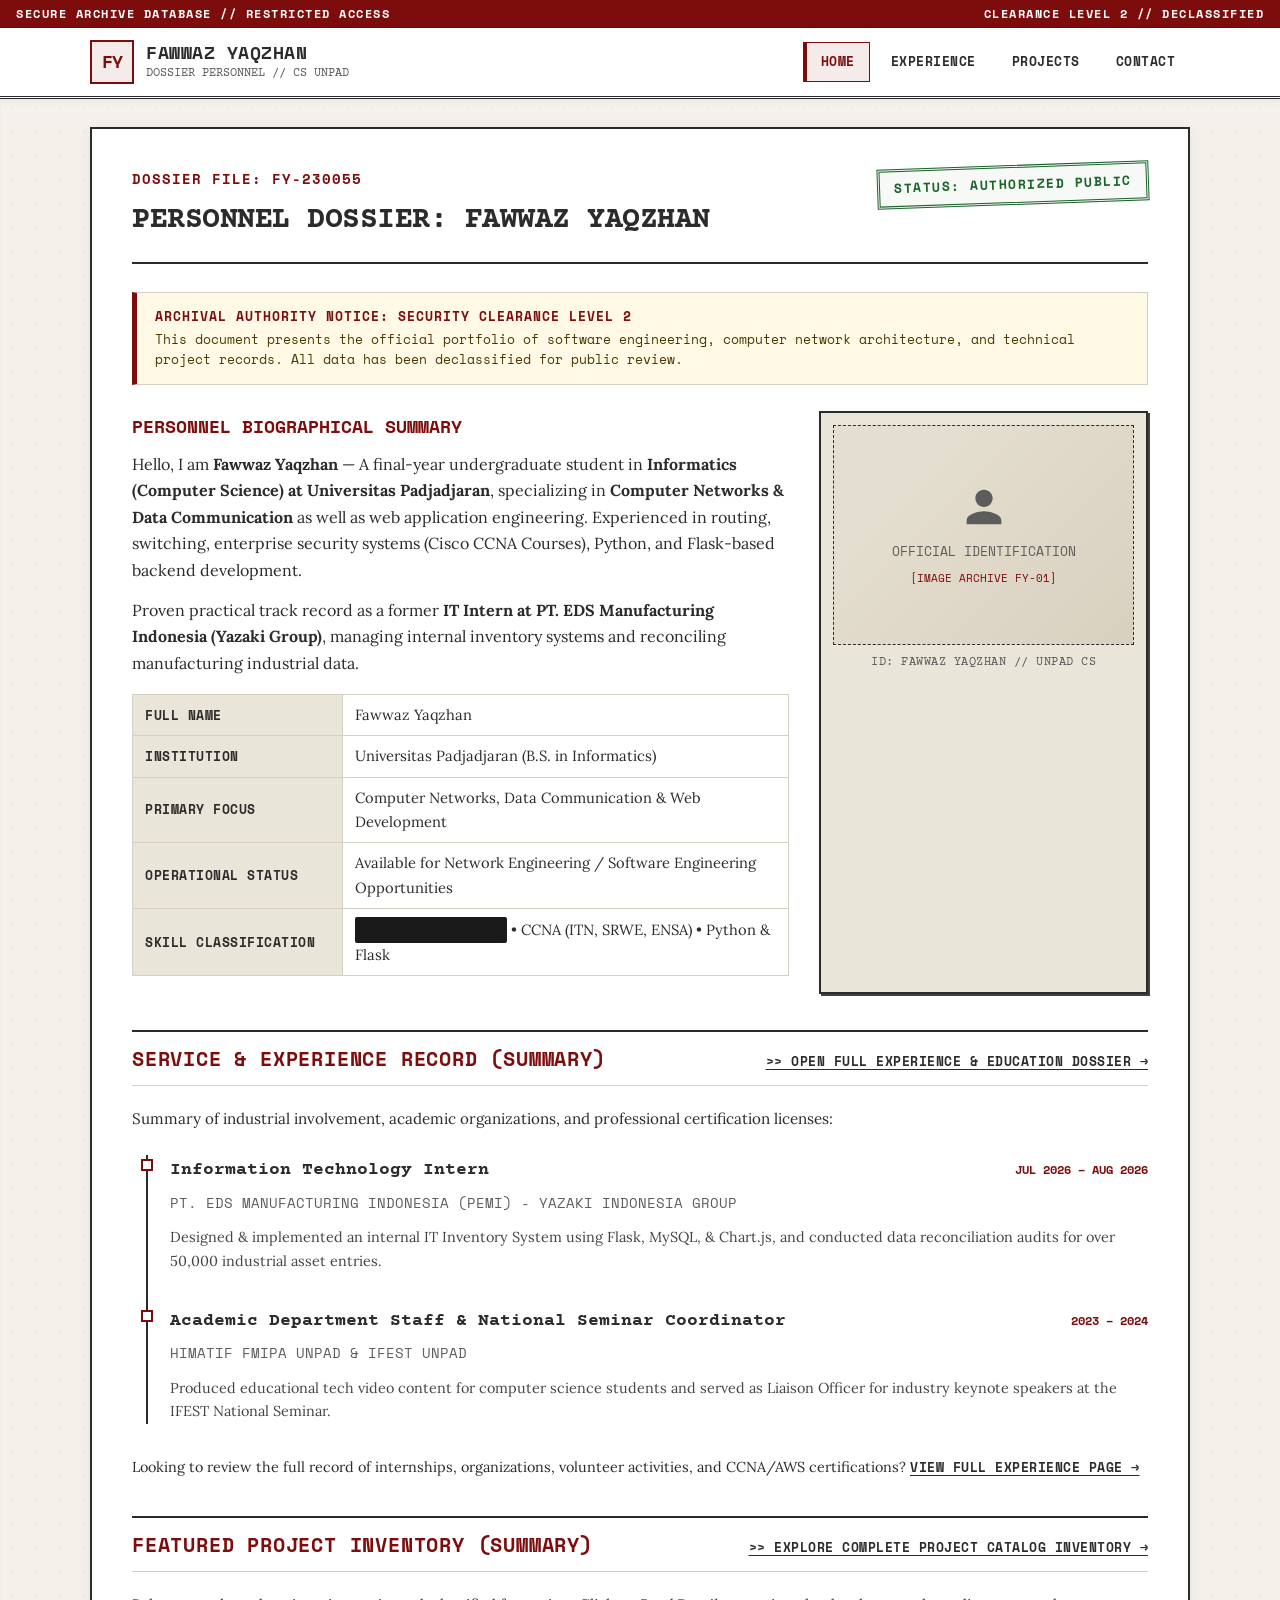
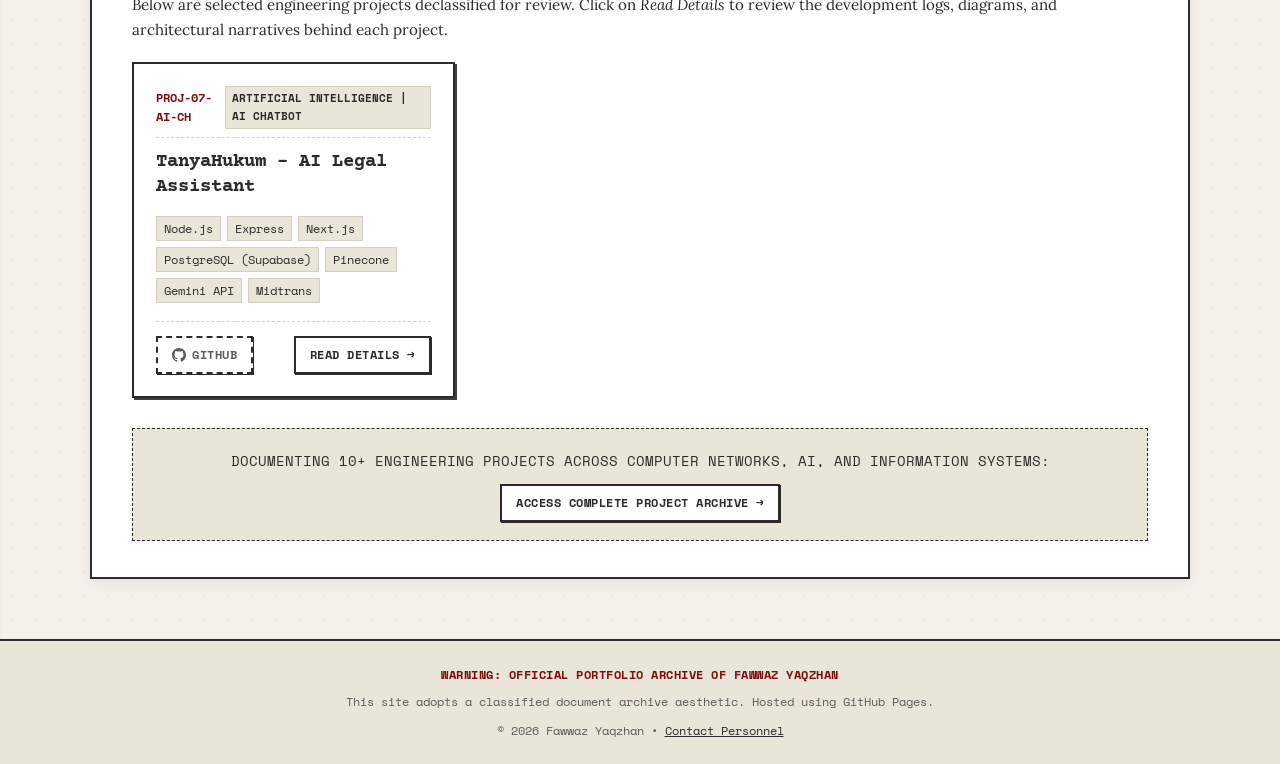
==== commit 9888d659: "Update: Update some descriptions" ====
--- a/index.html
+++ b/index.html
@@ -1,18 +1,23 @@
 <!DOCTYPE html>
 <html lang="en">
+
 <head>
   <meta charset="UTF-8">
   <meta name="viewport" content="width=device-width, initial-scale=1.0">
-  <meta name="description" content="Portfolio of Fawwaz Yaqzhan - Informatics undergraduate at Universitas Padjadjaran, specializing in Computer Networks, Data Communication, & Web Engineering. Personnel Dossier Archive.">
+  <meta name="description"
+    content="Portfolio of Fawwaz Yaqzhan - Informatics undergraduate at Universitas Padjadjaran, specializing in Computer Networks, Data Communication, & Web Engineering. Personnel Dossier Archive.">
   <title>Personnel Dossier: Fawwaz Yaqzhan | SCP Archive Portfolio</title>
-  
+
   <!-- Google Fonts: Monospace & Archival Serif -->
   <link rel="preconnect" href="https://fonts.googleapis.com">
   <link rel="preconnect" href="https://fonts.gstatic.com" crossorigin>
-  <link href="https://fonts.googleapis.com/css2?family=Courier+Prime:ital,wght@0,400;0,700;1,400&family=IBM+Plex+Mono:wght@400;500;600;700&family=Lora:ital,wght@0,400;0,500;0,600;0,700;1,400&family=Space+Mono:ital,wght@0,400;0,700;1,400&display=swap" rel="stylesheet">
+  <link
+    href="https://fonts.googleapis.com/css2?family=Courier+Prime:ital,wght@0,400;0,700;1,400&family=IBM+Plex+Mono:wght@400;500;600;700&family=Lora:ital,wght@0,400;0,500;0,600;0,700;1,400&family=Space+Mono:ital,wght@0,400;0,700;1,400&display=swap"
+    rel="stylesheet">
 
   <link rel="stylesheet" href="assets/css/style.css">
 </head>
+
 <body>
 
   <!-- Static Top Navbar -->
@@ -61,21 +66,27 @@
       <!-- Warning & Clearance Alert -->
       <div class="scp-warning-box">
         <strong>ARCHIVAL AUTHORITY NOTICE: SECURITY CLEARANCE LEVEL 2</strong>
-        This document presents the official portfolio of software engineering, computer network architecture, and technical project records. All data has been declassified for public review.
+        This document presents the official portfolio of software engineering, computer network architecture, and
+        technical project records. All data has been declassified for public review.
       </div>
 
       <!-- SECTION 1: HERO & BIODATA -->
       <section id="hero-biodata">
         <div class="personnel-grid">
           <div>
-            <h2 style="font-family: var(--font-mono); font-size: 1.15rem; color: var(--scp-crimson); margin-bottom: 10px;">
+            <h2
+              style="font-family: var(--font-mono); font-size: 1.15rem; color: var(--scp-crimson); margin-bottom: 10px;">
               PERSONNEL BIOGRAPHICAL SUMMARY
             </h2>
             <p style="margin-bottom: 14px;">
-              Hello, I am <strong>Fawwaz Yaqzhan</strong> — A final-year undergraduate student in <strong>Informatics (Computer Science) at Universitas Padjadjaran</strong>, specializing in <strong>Computer Networks &amp; Data Communication</strong> as well as web application engineering. Experienced in routing, switching, enterprise security systems (Cisco CCNA 1-3), Python automation, and Flask-based backend development.
+              Hello, I am <strong>Fawwaz Yaqzhan</strong> — A final-year undergraduate student in <strong>Informatics
+                (Computer Science) at Universitas Padjadjaran</strong>, specializing in <strong>Computer Networks &amp;
+                Data Communication</strong> as well as web application engineering. Experienced in routing, switching,
+              enterprise security systems (Cisco CCNA Courses), Python, and Flask-based backend development.
             </p>
             <p style="margin-bottom: 16px;">
-              Proven practical track record as a former <strong>IT Intern at PT. EDS Manufacturing Indonesia (Yazaki Group)</strong>, managing internal inventory systems and reconciling manufacturing industrial data.
+              Proven practical track record as a former <strong>IT Intern at PT. EDS Manufacturing Indonesia (Yazaki
+                Group)</strong>, managing internal inventory systems and reconciling manufacturing industrial data.
             </p>
 
             <table class="personnel-info-table">
@@ -97,7 +108,7 @@
               </tr>
               <tr>
                 <th>Skill Classification</th>
-                <td><span class="redacted">Network Security</span> • CCNA (ITN, SRWE, ENSA) • Python &amp; Flask • AWS Cloud</td>
+                <td><span class="redacted">Network Security</span> • CCNA (ITN, SRWE, ENSA) • Python &amp; Flask</td>
               </tr>
             </table>
           </div>
@@ -105,7 +116,8 @@
           <aside class="id-photo-frame">
             <div class="id-photo-placeholder">
               <svg viewBox="0 0 24 24">
-                <path d="M12 12c2.21 0 4-1.79 4-4s-1.79-4-4-4-4 1.79-4 4 1.79 4 4 4zm0 2c-2.67 0-8 1.34-8 4v2h16v-2c0-2.66-5.33-4-8-4z"/>
+                <path
+                  d="M12 12c2.21 0 4-1.79 4-4s-1.79-4-4-4-4 1.79-4 4 1.79 4 4 4zm0 2c-2.67 0-8 1.34-8 4v2h16v-2c0-2.66-5.33-4-8-4z" />
               </svg>
               <span>OFFICIAL IDENTIFICATION</span>
               <span style="font-size: 0.68rem; color: var(--scp-crimson);">[IMAGE ARCHIVE FY-01]</span>
@@ -138,7 +150,8 @@
             </div>
             <div class="timeline-org">PT. EDS Manufacturing Indonesia (PEMI) - Yazaki Indonesia Group</div>
             <p style="font-size: 0.9rem; color: #444;">
-              Designed &amp; implemented an internal IT Inventory System using Flask, MySQL, &amp; Chart.js, and conducted data reconciliation audits for over 50,000 industrial asset entries.
+              Designed &amp; implemented an internal IT Inventory System using Flask, MySQL, &amp; Chart.js, and
+              conducted data reconciliation audits for over 50,000 industrial asset entries.
             </p>
           </div>
 
@@ -149,13 +162,15 @@
             </div>
             <div class="timeline-org">Himatif FMIPA Unpad &amp; IFEST UNPAD</div>
             <p style="font-size: 0.9rem; color: #444;">
-              Produced educational tech video content for computer science students and served as Liaison Officer for industry keynote speakers at the IFEST National Seminar.
+              Produced educational tech video content for computer science students and served as Liaison Officer for
+              industry keynote speakers at the IFEST National Seminar.
             </p>
           </div>
         </div>
 
         <p style="font-size: 0.9rem; margin-top: 10px;">
-          Looking to review the full record of internships, organizations, volunteer activities, and CCNA/AWS certifications? 
+          Looking to review the full record of internships, organizations, volunteer activities, and CCNA/AWS
+          certifications?
           <a href="pengalaman.html" class="section-hyperlink">View Full Experience Page &rarr;</a>
         </p>
       </section>
@@ -170,7 +185,8 @@
         </div>
 
         <p style="margin-bottom: 16px; font-size: 0.95rem;">
-          Below are selected engineering projects declassified for review. Click on <em>Read Details</em> to review the development logs, diagrams, and architectural narratives behind each project.
+          Below are selected engineering projects declassified for review. Click on <em>Read Details</em> to review the
+          development logs, diagrams, and architectural narratives behind each project.
         </p>
 
         <!-- Container for featured projects rendered by JS -->
@@ -178,7 +194,8 @@
           <!-- Populated via assets/js/main.js & projects-data.js -->
         </div>
 
-        <div style="text-align: center; margin-top: 30px; padding: 18px; background: var(--bg-subtle); border: 1px dashed var(--scp-border);">
+        <div
+          style="text-align: center; margin-top: 30px; padding: 18px; background: var(--bg-subtle); border: 1px dashed var(--scp-border);">
           <span style="font-family: var(--font-mono); font-size: 0.85rem; text-transform: uppercase;">
             Documenting 10+ engineering projects across computer networks, AI, and information systems:
           </span>
@@ -198,7 +215,8 @@
       <p class="footer-warning">WARNING: OFFICIAL PORTFOLIO ARCHIVE OF FAWWAZ YAQZHAN</p>
       <p>This site adopts a classified document archive aesthetic. Hosted using GitHub Pages.</p>
       <p style="margin-top: 8px; font-size: 0.72rem; color: var(--scp-muted);">
-        &copy; 2026 Fawwaz Yaqzhan &bull; <a href="kontak.html" style="color: var(--scp-slate); text-decoration: underline;">Contact Personnel</a>
+        &copy; 2026 Fawwaz Yaqzhan &bull; <a href="kontak.html"
+          style="color: var(--scp-slate); text-decoration: underline;">Contact Personnel</a>
       </p>
     </div>
   </footer>
@@ -207,4 +225,5 @@
   <script src="assets/js/projects-data.js"></script>
   <script src="assets/js/main.js"></script>
 </body>
-</html>
+
+</html>
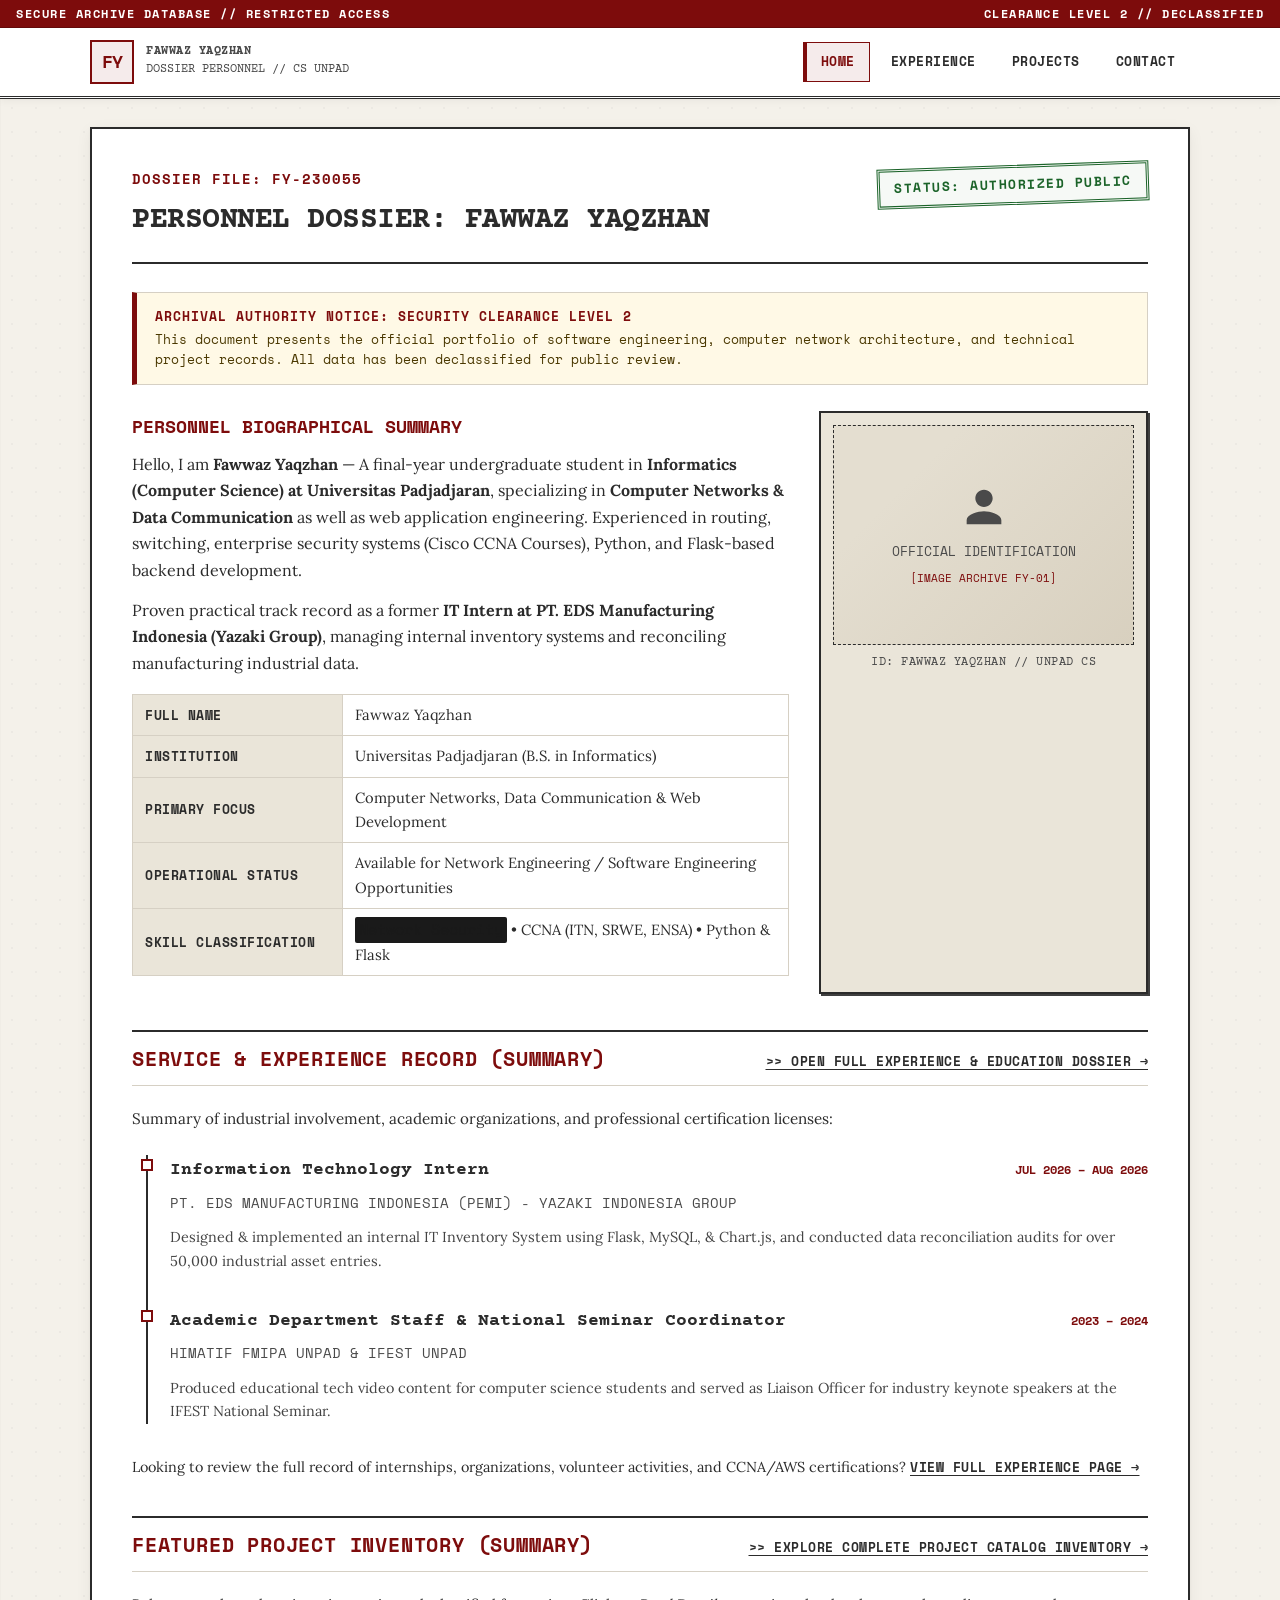
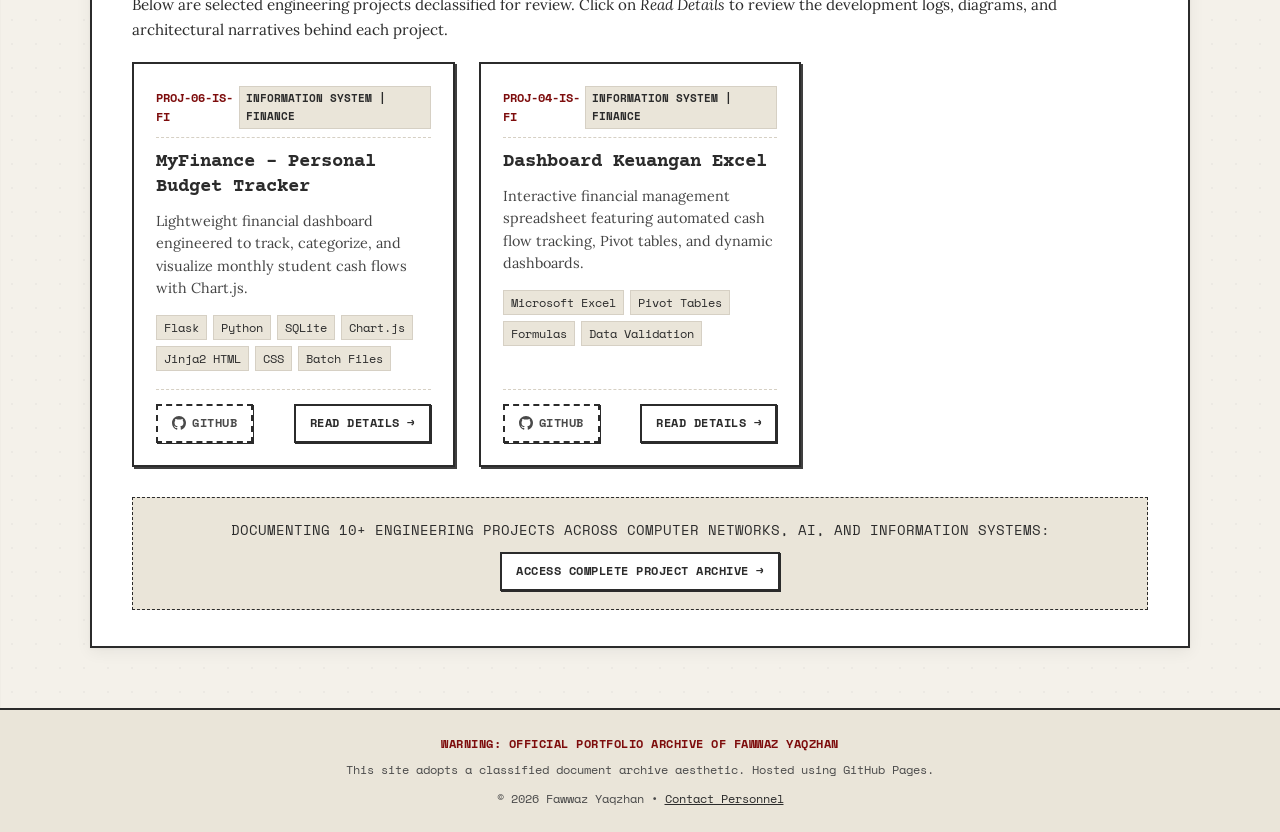
==== commit e565cf12: "Refactor: Refactor all codes to be more optimal" ====
--- a/index.html
+++ b/index.html
@@ -7,12 +7,21 @@
   <meta name="description"
     content="Portfolio of Fawwaz Yaqzhan - Informatics undergraduate at Universitas Padjadjaran, specializing in Computer Networks, Data Communication, & Web Engineering. Personnel Dossier Archive.">
   <title>Personnel Dossier: Fawwaz Yaqzhan | SCP Archive Portfolio</title>
+  <link rel="icon" type="image/svg+xml" href="assets/favicon.svg">
+
+  <!-- Open Graph & Social Meta -->
+  <meta property="og:title" content="Personnel Dossier: Fawwaz Yaqzhan | SCP Archive Portfolio">
+  <meta property="og:description" content="Portfolio of Fawwaz Yaqzhan - Informatics undergraduate at Universitas Padjadjaran, specializing in Computer Networks, Data Communication, & Web Engineering.">
+  <meta property="og:type" content="website">
+  <meta name="twitter:card" content="summary">
+  <meta name="twitter:title" content="Personnel Dossier: Fawwaz Yaqzhan">
+  <meta name="twitter:description" content="Official technical portfolio archive of Fawwaz Yaqzhan - Computer Networks, Data Communication & Software Engineering.">
 
   <!-- Google Fonts: Monospace & Archival Serif -->
   <link rel="preconnect" href="https://fonts.googleapis.com">
   <link rel="preconnect" href="https://fonts.gstatic.com" crossorigin>
   <link
-    href="https://fonts.googleapis.com/css2?family=Courier+Prime:ital,wght@0,400;0,700;1,400&family=IBM+Plex+Mono:wght@400;500;600;700&family=Lora:ital,wght@0,400;0,500;0,600;0,700;1,400&family=Space+Mono:ital,wght@0,400;0,700;1,400&display=swap"
+    href="https://fonts.googleapis.com/css2?family=Courier+Prime:ital,wght@0,400;0,700;1,400&family=Lora:ital,wght@0,400;0,500;0,600;0,700;1,400&family=Space+Mono:ital,wght@0,400;0,700;1,400&display=swap"
     rel="stylesheet">
 
   <link rel="stylesheet" href="assets/css/style.css">
@@ -30,12 +39,12 @@
       <a href="index.html" class="brand-dossier">
         <div class="brand-seal">FY</div>
         <div class="brand-text">
-          <h1>FAWWAZ YAQZHAN</h1>
+          <span class="brand-title">FAWWAZ YAQZHAN</span>
           <span>DOSSIER PERSONNEL // CS UNPAD</span>
         </div>
       </a>
 
-      <button class="nav-toggle" aria-label="Toggle navigation">MENU ☰</button>
+      <button class="nav-toggle" aria-label="Toggle navigation" aria-expanded="false">MENU ☰</button>
 
       <nav>
         <ul class="nav-menu">
@@ -91,23 +100,23 @@
 
             <table class="personnel-info-table">
               <tr>
-                <th>Full Name</th>
+                <th scope="row">Full Name</th>
                 <td>Fawwaz Yaqzhan</td>
               </tr>
               <tr>
-                <th>Institution</th>
+                <th scope="row">Institution</th>
                 <td>Universitas Padjadjaran (B.S. in Informatics)</td>
               </tr>
               <tr>
-                <th>Primary Focus</th>
+                <th scope="row">Primary Focus</th>
                 <td>Computer Networks, Data Communication &amp; Web Development</td>
               </tr>
               <tr>
-                <th>Operational Status</th>
+                <th scope="row">Operational Status</th>
                 <td>Available for Network Engineering / Software Engineering Opportunities</td>
               </tr>
               <tr>
-                <th>Skill Classification</th>
+                <th scope="row">Skill Classification</th>
                 <td><span class="redacted">Network Security</span> • CCNA (ITN, SRWE, ENSA) • Python &amp; Flask</td>
               </tr>
             </table>
--- a/assets/css/style.css
+++ b/assets/css/style.css
@@ -17,7 +17,7 @@
   --scp-crimson-faint: rgba(125, 12, 12, 0.08);
   --scp-gold: #c29b38;
   --scp-slate: #2b2b2b;
-  --scp-muted: #5c5c5c;
+  --scp-muted: #4a4a4a;
   --scp-border: #2b2b2b;
   --scp-border-light: #d6d0c4;
   --scp-border-crimson: #7d0c0c;
@@ -114,14 +114,17 @@
   letter-spacing: -1px;
 }
 
+.brand-title,
 .brand-text h1 {
   font-family: var(--font-mono);
   font-size: 1.15rem;
+  font-weight: 700;
   letter-spacing: 0.5px;
   text-transform: uppercase;
   color: var(--scp-slate);
   margin: 0;
   line-height: 1.2;
+  display: block;
 }
 
 .brand-text span {
@@ -273,6 +276,11 @@
   outline: 1px dashed var(--scp-crimson);
 }
 
+.redacted:focus-visible {
+  outline: 2px solid var(--scp-crimson);
+  outline-offset: 2px;
+}
+
 /* --- Hero Section (Dossier Personnel) --- */
 .personnel-grid {
   display: grid;
@@ -388,7 +396,7 @@
 /* --- Dossier Cards (Projects & Overview) --- */
 .cards-grid {
   display: grid;
-  grid-template-columns: repeat(auto-fill, minmax(320px, 1fr));
+  grid-template-columns: repeat(auto-fill, minmax(280px, 1fr));
   gap: 24px;
   margin-top: 20px;
 }
@@ -780,3 +788,13 @@
     gap: 4px;
   }
 }
+
+@media (max-width: 480px) {
+  .top-clearance-bar {
+    flex-direction: column;
+    gap: 4px;
+    text-align: center;
+    font-size: 0.65rem;
+    padding: 6px 10px;
+  }
+}
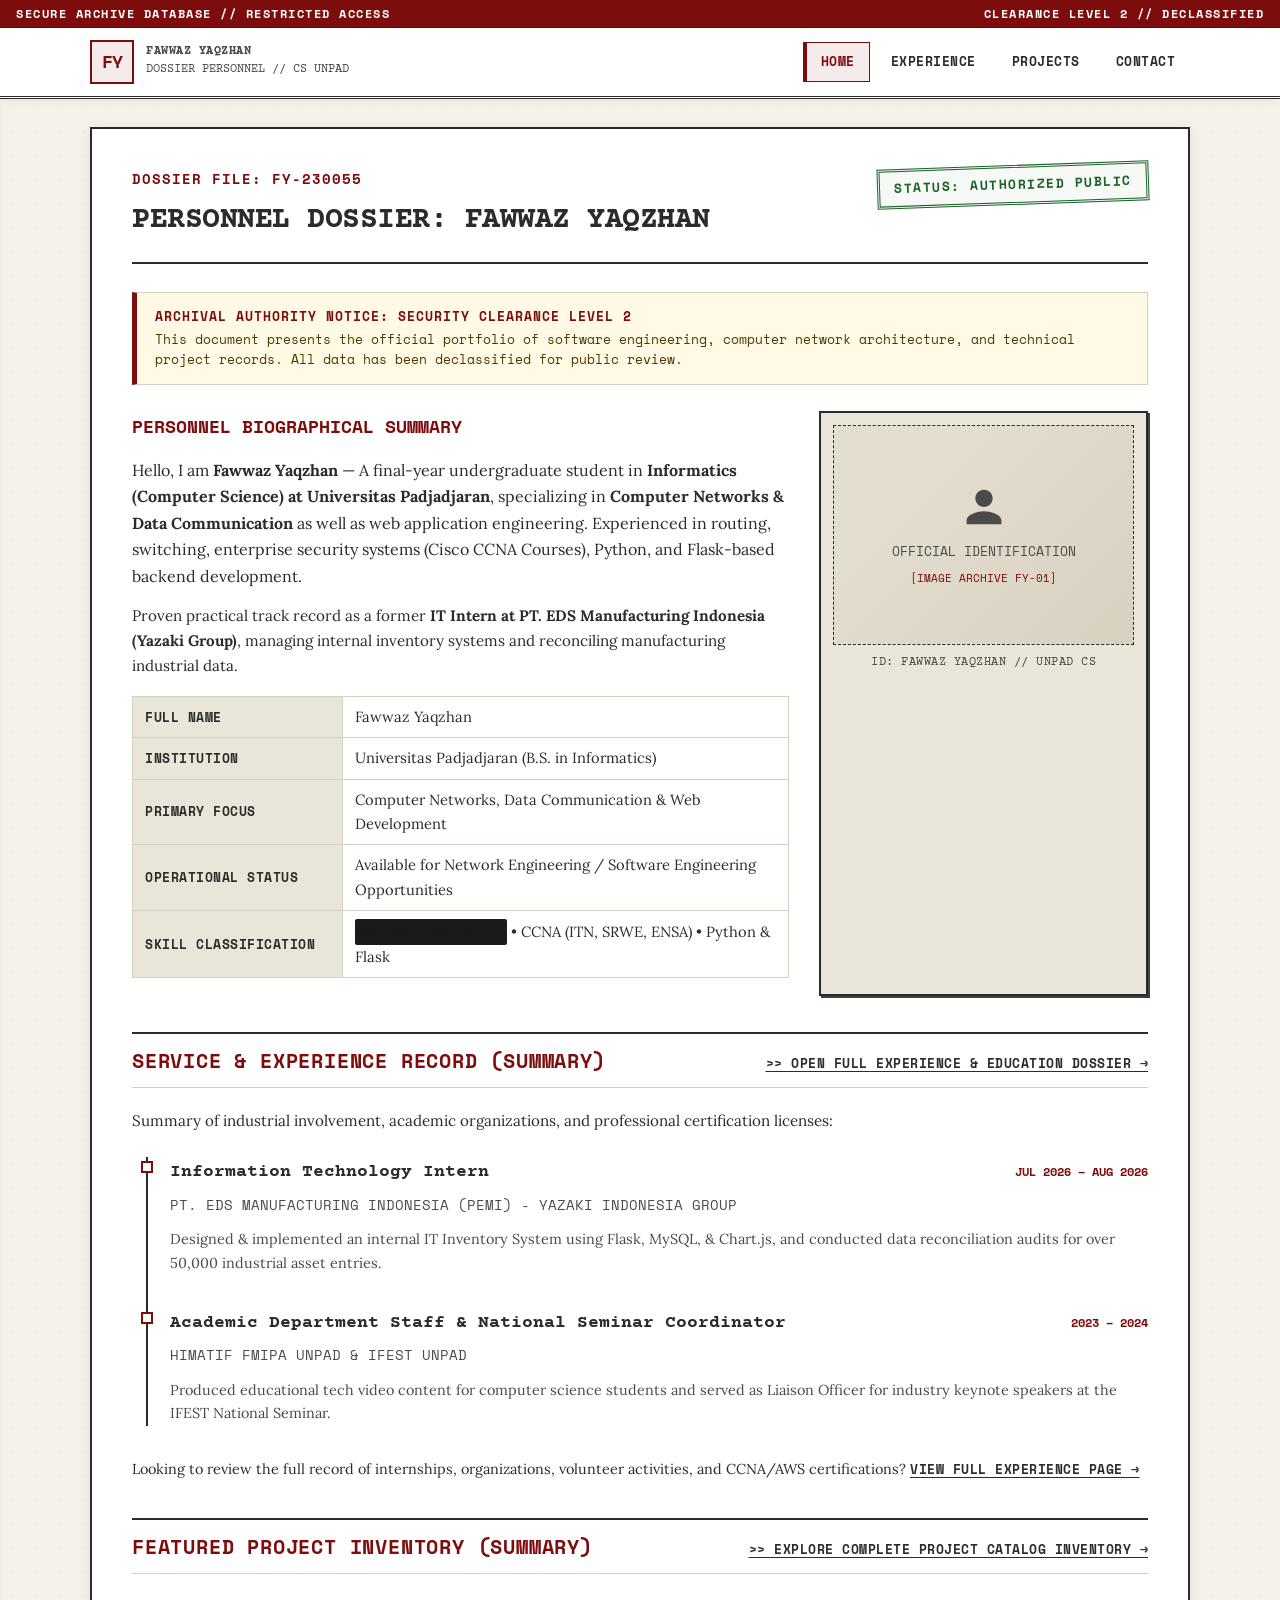
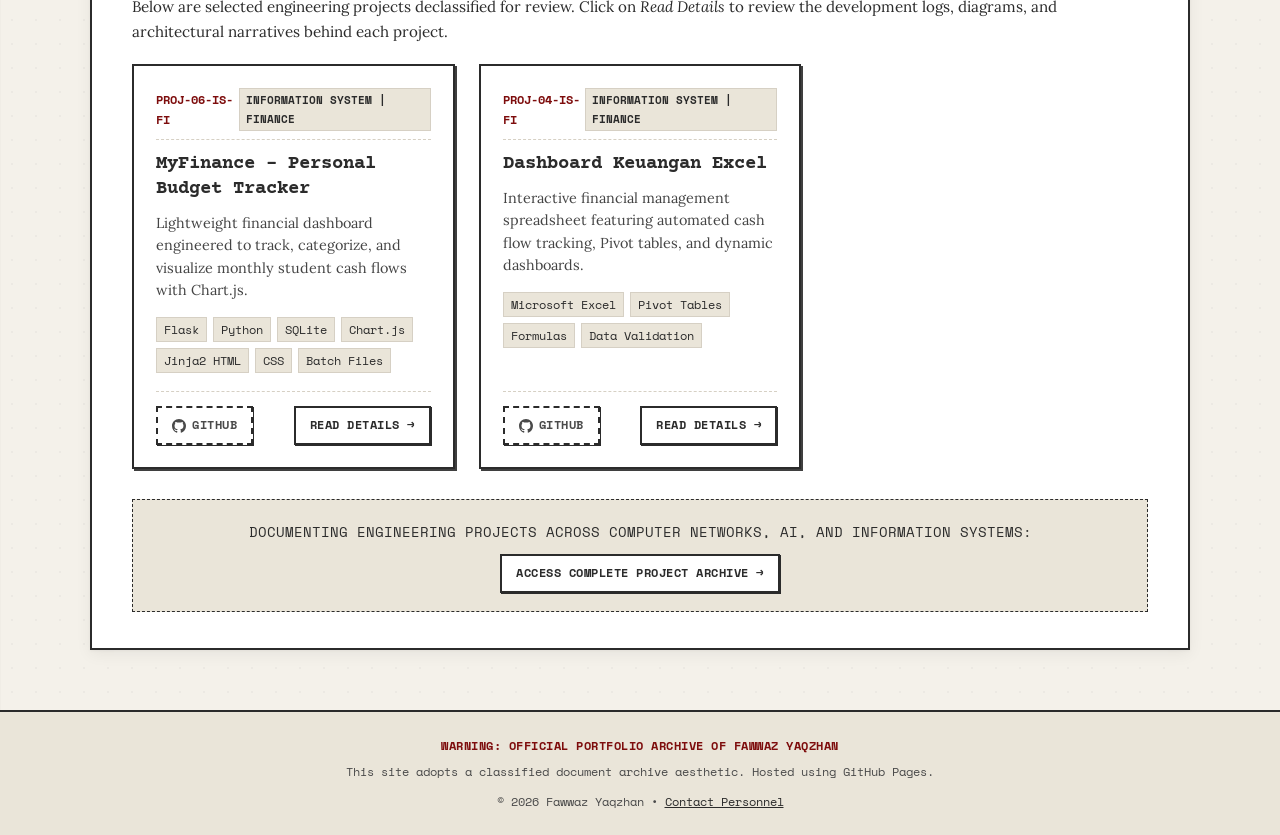
==== commit 210061f6: "Style: Remove inline CSS and move it into dedicated CSS" ====
--- a/index.html
+++ b/index.html
@@ -83,17 +83,16 @@
       <section id="hero-biodata">
         <div class="personnel-grid">
           <div>
-            <h2
-              style="font-family: var(--font-mono); font-size: 1.15rem; color: var(--scp-crimson); margin-bottom: 10px;">
+            <h2 class="dossier-column-title">
               PERSONNEL BIOGRAPHICAL SUMMARY
             </h2>
-            <p style="margin-bottom: 14px;">
+            <p class="lead-text">
               Hello, I am <strong>Fawwaz Yaqzhan</strong> — A final-year undergraduate student in <strong>Informatics
                 (Computer Science) at Universitas Padjadjaran</strong>, specializing in <strong>Computer Networks &amp;
                 Data Communication</strong> as well as web application engineering. Experienced in routing, switching,
               enterprise security systems (Cisco CCNA Courses), Python, and Flask-based backend development.
             </p>
-            <p style="margin-bottom: 16px;">
+            <p class="section-intro">
               Proven practical track record as a former <strong>IT Intern at PT. EDS Manufacturing Indonesia (Yazaki
                 Group)</strong>, managing internal inventory systems and reconciling manufacturing industrial data.
             </p>
@@ -129,7 +128,7 @@
                   d="M12 12c2.21 0 4-1.79 4-4s-1.79-4-4-4-4 1.79-4 4 1.79 4 4 4zm0 2c-2.67 0-8 1.34-8 4v2h16v-2c0-2.66-5.33-4-8-4z" />
               </svg>
               <span>OFFICIAL IDENTIFICATION</span>
-              <span style="font-size: 0.68rem; color: var(--scp-crimson);">[IMAGE ARCHIVE FY-01]</span>
+              <span class="photo-archive-tag">[IMAGE ARCHIVE FY-01]</span>
             </div>
             <div class="photo-caption">
               ID: FAWWAZ YAQZHAN // UNPAD CS
@@ -147,7 +146,7 @@
           </a>
         </div>
 
-        <p style="margin-bottom: 16px; font-size: 0.95rem;">
+        <p class="section-intro">
           Summary of industrial involvement, academic organizations, and professional certification licenses:
         </p>
 
@@ -158,7 +157,7 @@
               <span class="timeline-period">JUL 2026 – AUG 2026</span>
             </div>
             <div class="timeline-org">PT. EDS Manufacturing Indonesia (PEMI) - Yazaki Indonesia Group</div>
-            <p style="font-size: 0.9rem; color: #444;">
+            <p class="timeline-desc">
               Designed &amp; implemented an internal IT Inventory System using Flask, MySQL, &amp; Chart.js, and
               conducted data reconciliation audits for over 50,000 industrial asset entries.
             </p>
@@ -170,14 +169,14 @@
               <span class="timeline-period">2023 – 2024</span>
             </div>
             <div class="timeline-org">Himatif FMIPA Unpad &amp; IFEST UNPAD</div>
-            <p style="font-size: 0.9rem; color: #444;">
+            <p class="timeline-desc">
               Produced educational tech video content for computer science students and served as Liaison Officer for
               industry keynote speakers at the IFEST National Seminar.
             </p>
           </div>
         </div>
 
-        <p style="font-size: 0.9rem; margin-top: 10px;">
+        <p class="timeline-more-info">
           Looking to review the full record of internships, organizations, volunteer activities, and CCNA/AWS
           certifications?
           <a href="pengalaman.html" class="section-hyperlink">View Full Experience Page &rarr;</a>
@@ -193,7 +192,7 @@
           </a>
         </div>
 
-        <p style="margin-bottom: 16px; font-size: 0.95rem;">
+        <p class="section-intro">
           Below are selected engineering projects declassified for review. Click on <em>Read Details</em> to review the
           development logs, diagrams, and architectural narratives behind each project.
         </p>
@@ -203,13 +202,12 @@
           <!-- Populated via assets/js/main.js & projects-data.js -->
         </div>
 
-        <div
-          style="text-align: center; margin-top: 30px; padding: 18px; background: var(--bg-subtle); border: 1px dashed var(--scp-border);">
-          <span style="font-family: var(--font-mono); font-size: 0.85rem; text-transform: uppercase;">
-            Documenting 10+ engineering projects across computer networks, AI, and information systems:
+        <div class="archive-callout">
+          <span class="archive-callout-text">
+            Documenting engineering projects across computer networks, AI, and information systems:
           </span>
           <br>
-          <a href="proyek.html" class="btn-dossier" style="margin-top: 10px;">
+          <a href="proyek.html" class="btn-dossier archive-callout-btn">
             Access Complete Project Archive &rarr;
           </a>
         </div>
@@ -223,9 +221,8 @@
     <div class="footer-inner">
       <p class="footer-warning">WARNING: OFFICIAL PORTFOLIO ARCHIVE OF FAWWAZ YAQZHAN</p>
       <p>This site adopts a classified document archive aesthetic. Hosted using GitHub Pages.</p>
-      <p style="margin-top: 8px; font-size: 0.72rem; color: var(--scp-muted);">
-        &copy; 2026 Fawwaz Yaqzhan &bull; <a href="kontak.html"
-          style="color: var(--scp-slate); text-decoration: underline;">Contact Personnel</a>
+      <p class="footer-copy">
+        &copy; 2026 Fawwaz Yaqzhan &bull; <a href="kontak.html" class="footer-link">Contact Personnel</a>
       </p>
     </div>
   </footer>
--- a/assets/css/style.css
+++ b/assets/css/style.css
@@ -590,6 +590,216 @@
   margin-bottom: 8px;
 }
 
+.timeline-desc {
+  font-size: 0.9rem;
+  color: var(--scp-muted);
+}
+
+.timeline-meta {
+  font-size: 0.88rem;
+  color: var(--scp-muted);
+  margin-bottom: 10px;
+}
+
+.timeline-more-info {
+  font-size: 0.9rem;
+  margin-top: 10px;
+}
+
+/* --- Section Headings & Text Classes --- */
+.dossier-section {
+  margin-bottom: 40px;
+}
+
+.dossier-column-title {
+  font-family: var(--font-mono);
+  font-size: 1.15rem;
+  color: var(--scp-crimson);
+  margin-bottom: 16px;
+  text-transform: uppercase;
+}
+
+.section-dossier-title {
+  font-family: var(--font-mono);
+  font-size: 1.25rem;
+  color: var(--scp-crimson);
+  border-bottom: 2px solid var(--scp-border);
+  padding-bottom: 8px;
+  margin-bottom: 20px;
+}
+
+.subsection-title {
+  font-family: var(--font-mono);
+  font-size: 1rem;
+  color: var(--scp-slate);
+  margin-bottom: 14px;
+  text-transform: uppercase;
+}
+
+.section-intro {
+  margin-bottom: 16px;
+  font-size: 0.95rem;
+}
+
+.lead-text {
+  margin-bottom: 14px;
+}
+
+.photo-archive-tag {
+  font-size: 0.68rem;
+  color: var(--scp-crimson);
+}
+
+/* --- Education Card --- */
+.edu-card {
+  background-color: var(--bg-paper);
+  border: 1px solid var(--scp-border);
+  padding: 18px;
+  margin-bottom: 24px;
+  box-shadow: var(--shadow-card);
+}
+
+.edu-header {
+  display: flex;
+  justify-content: space-between;
+  align-items: baseline;
+  flex-wrap: wrap;
+  gap: 8px;
+}
+
+.edu-institution {
+  font-family: var(--font-typewriter);
+  font-size: 1.15rem;
+  color: var(--scp-slate);
+}
+
+.edu-period {
+  font-family: var(--font-mono);
+  font-size: 0.8rem;
+  color: var(--scp-crimson);
+  font-weight: 700;
+}
+
+.edu-degree {
+  font-family: var(--font-mono);
+  font-size: 0.88rem;
+  color: var(--scp-muted);
+  margin-top: 4px;
+}
+
+.edu-detail {
+  font-size: 0.9rem;
+  margin-top: 8px;
+}
+
+/* --- Certifications Grid --- */
+.cert-grid {
+  display: grid;
+  grid-template-columns: repeat(auto-fit, minmax(260px, 1fr));
+  gap: 16px;
+}
+
+.cert-card {
+  border: 1px solid var(--scp-border);
+  padding: 14px;
+  background-color: #faf8f5;
+  transition: transform 0.15s ease, box-shadow 0.15s ease;
+}
+
+.cert-card:hover {
+  transform: translateY(-2px);
+  box-shadow: var(--shadow-card);
+}
+
+.cert-issuer {
+  font-family: var(--font-mono);
+  font-size: 0.72rem;
+  color: var(--scp-crimson);
+  font-weight: 700;
+}
+
+.cert-title {
+  font-family: var(--font-typewriter);
+  font-weight: 700;
+  margin: 4px 0;
+  color: var(--scp-slate);
+}
+
+.cert-meta {
+  font-size: 0.78rem;
+  color: var(--scp-muted);
+}
+
+/* --- Navigation & Callout Footers --- */
+.dossier-nav-footer {
+  margin-top: 40px;
+  padding-top: 20px;
+  border-top: 2px solid var(--scp-border);
+  display: flex;
+  justify-content: space-between;
+  flex-wrap: wrap;
+  gap: 14px;
+}
+
+.archive-callout {
+  text-align: center;
+  margin-top: 30px;
+  padding: 18px;
+  background-color: var(--bg-subtle);
+  border: 1px dashed var(--scp-border);
+}
+
+.archive-callout-text {
+  font-family: var(--font-mono);
+  font-size: 0.85rem;
+  text-transform: uppercase;
+}
+
+.archive-callout-btn {
+  margin-top: 10px;
+}
+
+.detail-loading-box {
+  text-align: center;
+  padding: 40px;
+  font-family: var(--font-mono);
+  color: var(--scp-muted);
+}
+
+.detail-section-title {
+  font-family: var(--font-mono);
+  font-size: 1.25rem;
+  color: var(--scp-crimson);
+  margin: 28px 0 12px;
+}
+
+.detail-list {
+  padding-left: 20px;
+  margin-bottom: 24px;
+}
+
+.grid-full-width {
+  grid-column: 1 / -1;
+}
+
+.terminal-feedback-text {
+  margin-top: 8px;
+  font-size: 0.72rem;
+  color: #9ca3af;
+}
+
+.text-terminal-success {
+  color: #39ff14;
+}
+
+.text-terminal-danger {
+  color: #f87171;
+}
+
+.btn-align-right {
+  margin-left: auto;
+}
+
 /* --- Filter Bar (Projects Page) --- */
 .filter-bar {
   display: flex;
@@ -675,6 +885,53 @@
   margin-top: 24px;
 }
 
+/* --- Contact Direct Channels --- */
+.contact-channel-card {
+  border: 1px solid var(--scp-border);
+  background-color: var(--bg-paper);
+  padding: 18px;
+  box-shadow: var(--shadow-card);
+  margin-bottom: 18px;
+  transition: transform 0.15s ease, box-shadow 0.15s ease;
+}
+
+.contact-channel-card:hover {
+  transform: translateY(-2px);
+  box-shadow: var(--shadow-card-hover);
+}
+
+.channel-tag {
+  font-family: var(--font-mono);
+  font-size: 0.72rem;
+  color: var(--scp-crimson);
+  font-weight: 700;
+}
+
+.channel-address {
+  margin: 6px 0;
+  font-family: var(--font-typewriter);
+  font-size: 1rem;
+  font-weight: 700;
+}
+
+.channel-address a {
+  color: var(--scp-slate);
+  font-size: 0.95rem;
+}
+
+.channel-desc {
+  font-size: 0.8rem;
+  color: var(--scp-muted);
+}
+
+.operational-base-box {
+  border: 1px dashed var(--scp-border);
+  padding: 12px;
+  font-family: var(--font-mono);
+  font-size: 0.78rem;
+  background-color: var(--bg-subtle);
+}
+
 .terminal-node {
   background-color: #1a1a1a;
   color: #d1d5db;
@@ -691,6 +948,88 @@
   margin-bottom: 16px;
   text-transform: uppercase;
   letter-spacing: 1px;
+}
+
+.terminal-subtitle {
+  font-size: 0.75rem;
+  color: #9ca3af;
+  margin-bottom: 16px;
+}
+
+.terminal-node .form-group label {
+  color: #9ca3af;
+}
+
+.terminal-btn-submit {
+  width: 100%;
+  background-color: #39ff14;
+  color: #000000;
+  font-weight: 700;
+  border-color: #39ff14;
+  cursor: pointer;
+  box-shadow: 0 0 10px rgba(57, 255, 20, 0.2);
+}
+
+.terminal-btn-submit:hover {
+  background-color: #2ec910;
+  border-color: #2ec910;
+  color: #000000;
+  box-shadow: 0 0 14px rgba(57, 255, 20, 0.4);
+}
+
+.terminal-log-box {
+  margin-top: 16px;
+  padding: 14px;
+  background-color: #0d0d0d;
+  border: 1px solid #39ff14;
+  color: #39ff14;
+  font-family: var(--font-mono);
+  font-size: 0.8rem;
+  line-height: 1.6;
+  border-radius: 2px;
+}
+
+.terminal-actions-group {
+  display: flex;
+  flex-wrap: wrap;
+  gap: 10px;
+  margin-top: 12px;
+  padding-top: 10px;
+  border-top: 1px dashed rgba(57, 255, 20, 0.4);
+}
+
+.terminal-action-btn {
+  background-color: #39ff14;
+  color: #000000;
+  font-family: var(--font-mono);
+  font-size: 0.76rem;
+  font-weight: 700;
+  padding: 7px 12px;
+  text-decoration: none;
+  display: inline-flex;
+  align-items: center;
+  gap: 6px;
+  border: 1px solid #39ff14;
+  cursor: pointer;
+  transition: all 0.2s ease;
+  border-radius: 2px;
+}
+
+.terminal-action-btn:hover {
+  background-color: #2ec910;
+  border-color: #2ec910;
+  color: #000000;
+}
+
+.terminal-action-btn-outline {
+  background-color: transparent;
+  color: #39ff14;
+  border: 1px solid #39ff14;
+}
+
+.terminal-action-btn-outline:hover {
+  background-color: rgba(57, 255, 20, 0.15);
+  color: #39ff14;
 }
 
 .form-group {
@@ -743,6 +1082,22 @@
   font-weight: 700;
   margin-bottom: 6px;
   letter-spacing: 0.5px;
+}
+
+.footer-copy {
+  margin-top: 8px;
+  font-size: 0.76rem;
+  color: var(--scp-muted);
+}
+
+.footer-link {
+  color: var(--scp-slate);
+  text-decoration: underline;
+  transition: color 0.2s ease;
+}
+
+.footer-link:hover {
+  color: var(--scp-crimson);
 }
 
 /* --- Mobile Nav Toggle & Responsiveness --- */
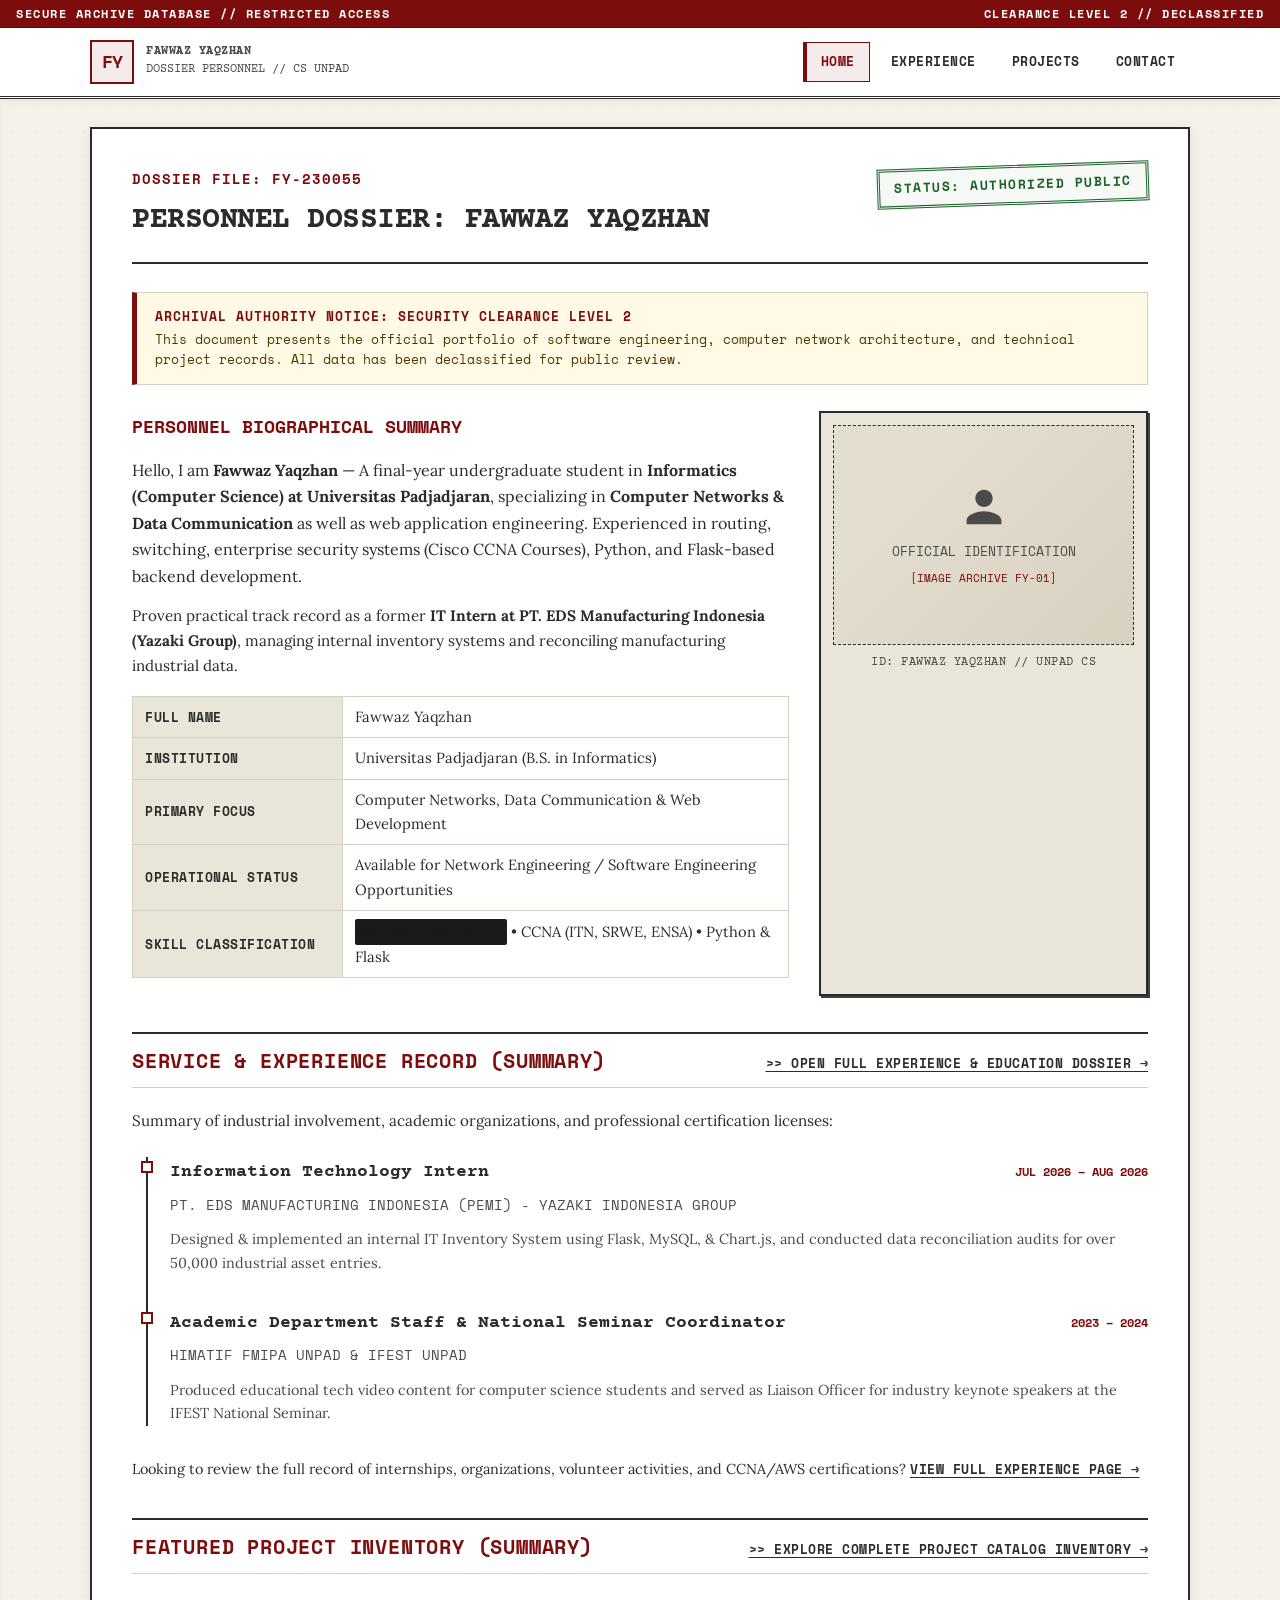
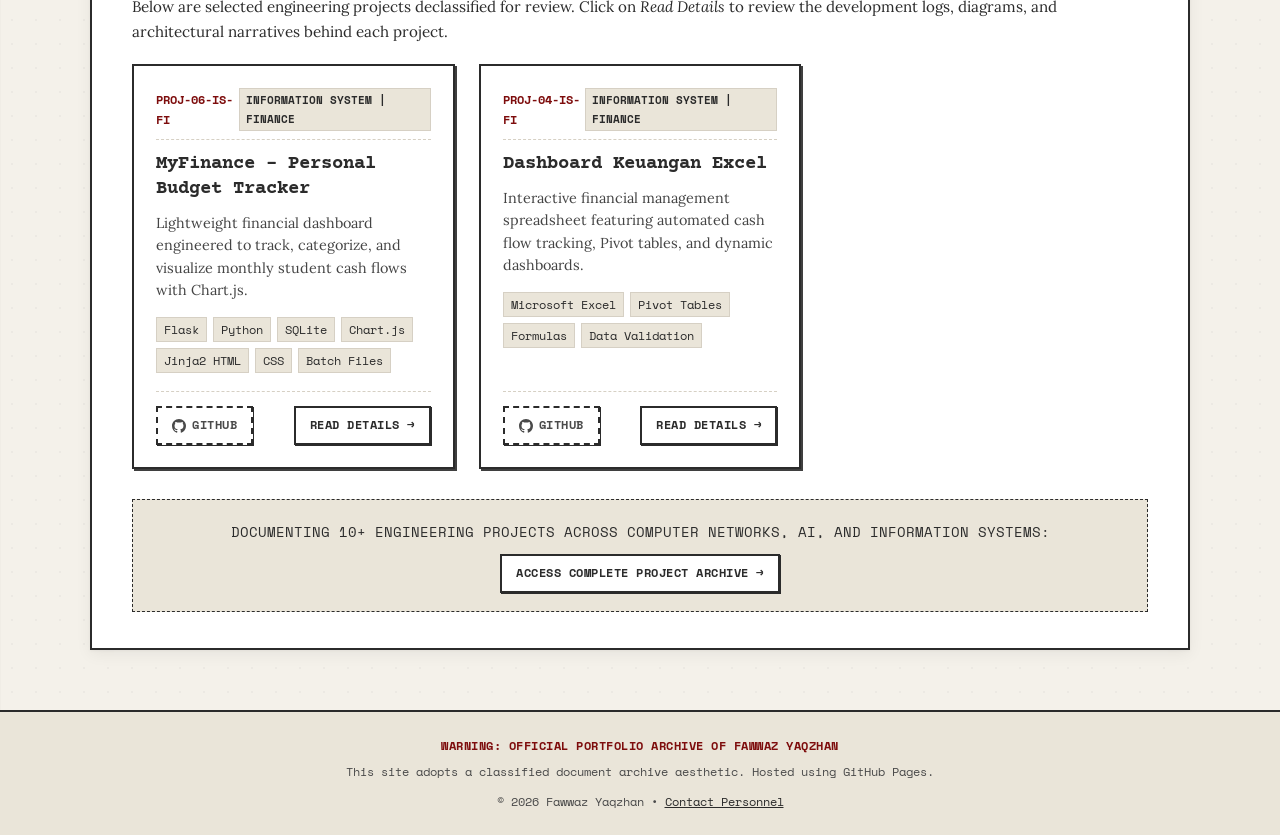
==== commit afab409f: "Fix: Style for project overview at home page" ====
--- a/index.html
+++ b/index.html
@@ -202,12 +202,13 @@
           <!-- Populated via assets/js/main.js & projects-data.js -->
         </div>
 
-        <div class="archive-callout">
-          <span class="archive-callout-text">
-            Documenting engineering projects across computer networks, AI, and information systems:
+        <div
+          style="text-align: center; margin-top: 30px; padding: 18px; background: var(--bg-subtle); border: 1px dashed var(--scp-border);">
+          <span style="font-family: var(--font-mono); font-size: 0.85rem; text-transform: uppercase;">
+            Documenting 10+ engineering projects across computer networks, AI, and information systems:
           </span>
           <br>
-          <a href="proyek.html" class="btn-dossier archive-callout-btn">
+          <a href="proyek.html" class="btn-dossier" style="margin-top: 10px;">
             Access Complete Project Archive &rarr;
           </a>
         </div>
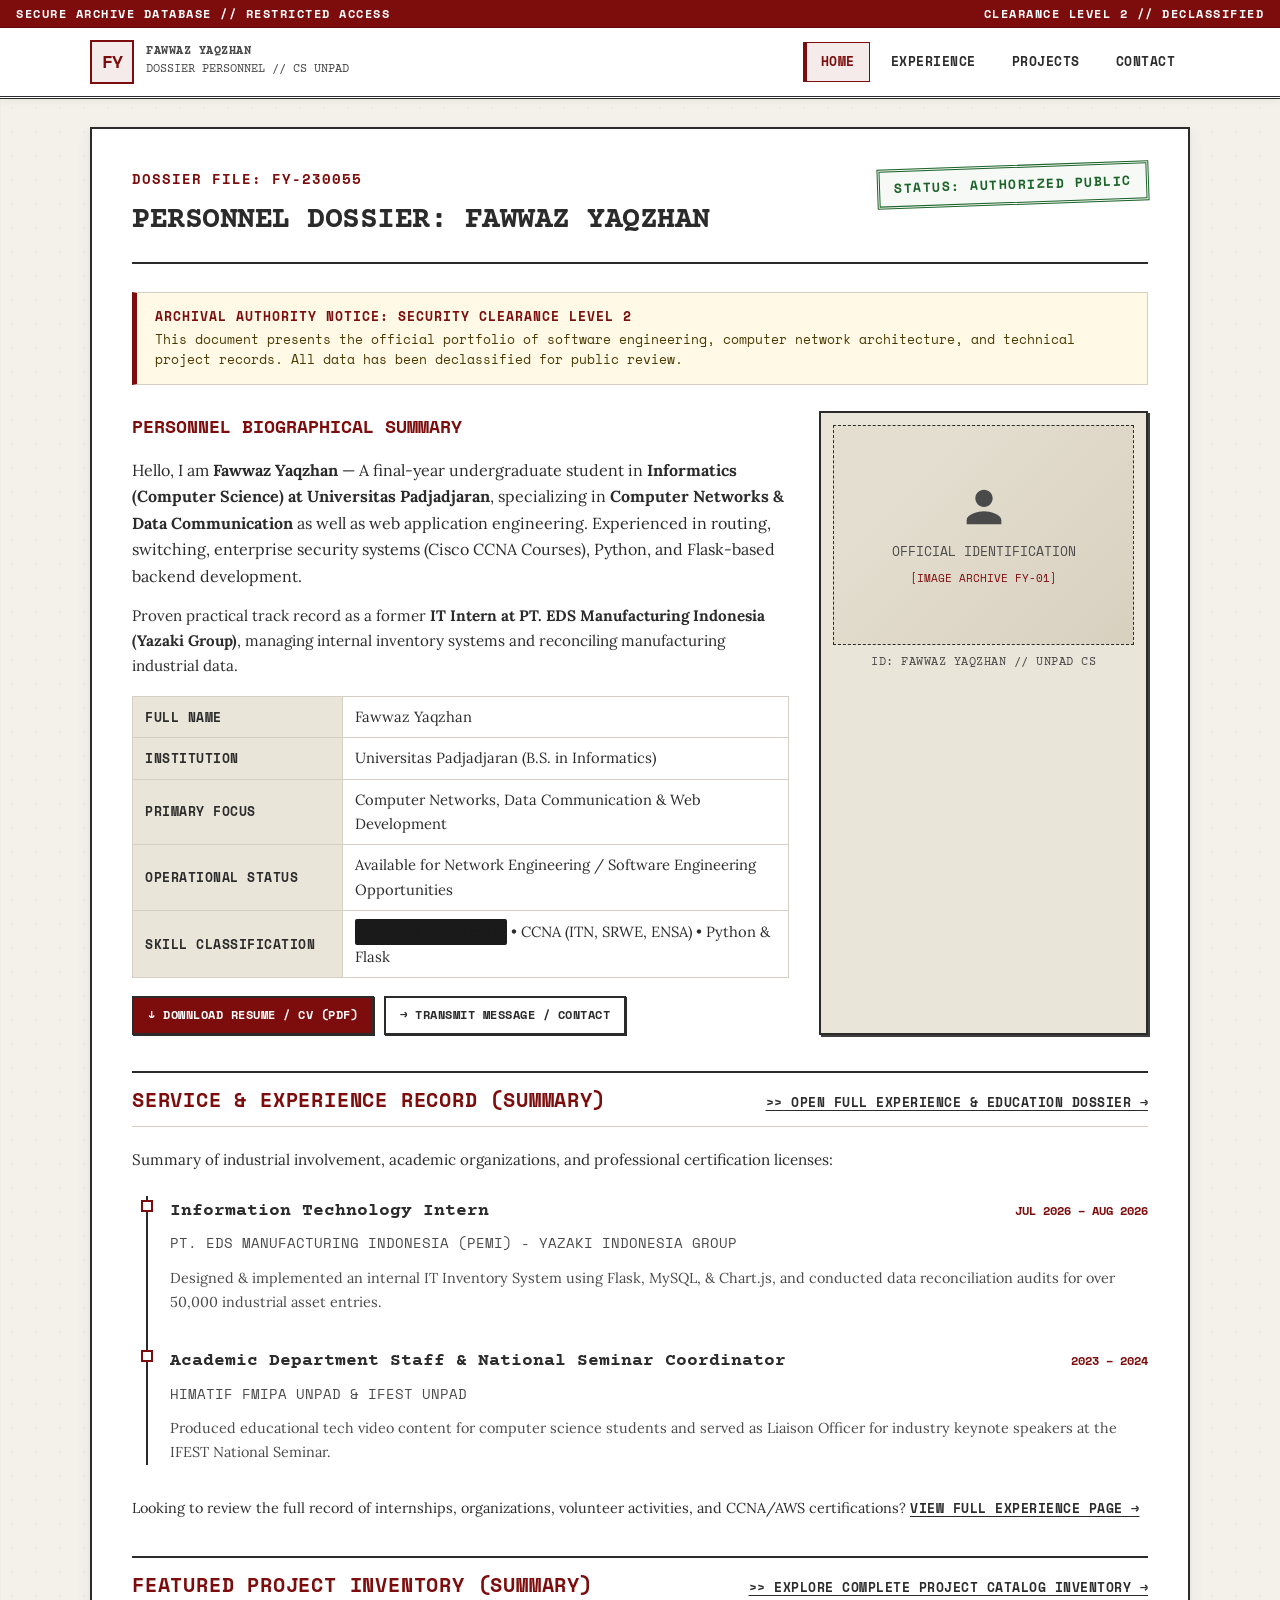
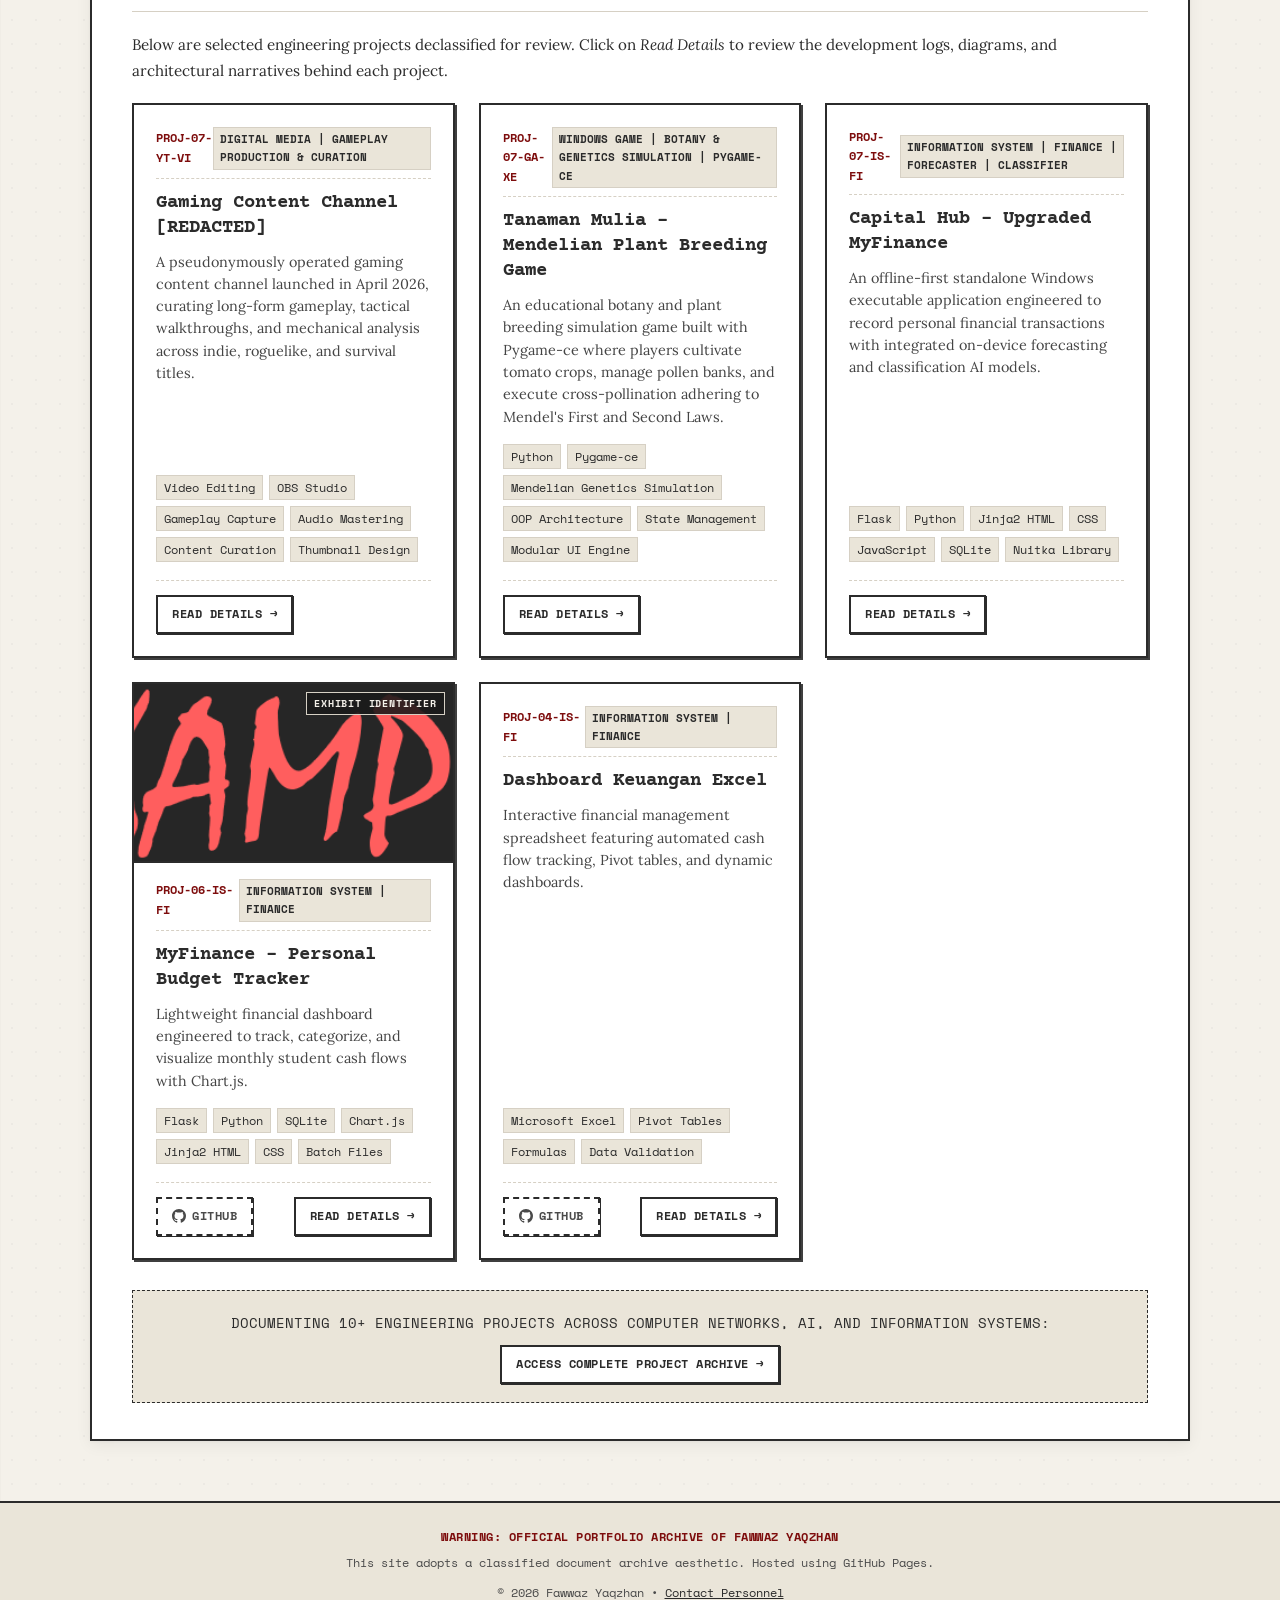
==== commit 959597f5: "Feat: Add SEO, sitemap, 404, .nojekyll, CV button, and refined README" ====
--- a/index.html
+++ b/index.html
@@ -8,14 +8,18 @@
     content="Portfolio of Fawwaz Yaqzhan - Informatics undergraduate at Universitas Padjadjaran, specializing in Computer Networks, Data Communication, & Web Engineering. Personnel Dossier Archive.">
   <title>Personnel Dossier: Fawwaz Yaqzhan | SCP Archive Portfolio</title>
   <link rel="icon" type="image/svg+xml" href="assets/favicon.svg">
+  <link rel="canonical" href="https://230055fawwaz.github.io/">
 
   <!-- Open Graph & Social Meta -->
   <meta property="og:title" content="Personnel Dossier: Fawwaz Yaqzhan | SCP Archive Portfolio">
   <meta property="og:description" content="Portfolio of Fawwaz Yaqzhan - Informatics undergraduate at Universitas Padjadjaran, specializing in Computer Networks, Data Communication, & Web Engineering.">
   <meta property="og:type" content="website">
+  <meta property="og:url" content="https://230055fawwaz.github.io/">
+  <meta property="og:image" content="https://230055fawwaz.github.io/assets/favicon.svg">
   <meta name="twitter:card" content="summary">
   <meta name="twitter:title" content="Personnel Dossier: Fawwaz Yaqzhan">
   <meta name="twitter:description" content="Official technical portfolio archive of Fawwaz Yaqzhan - Computer Networks, Data Communication & Software Engineering.">
+  <meta name="twitter:image" content="https://230055fawwaz.github.io/assets/favicon.svg">
 
   <!-- Google Fonts: Monospace & Archival Serif -->
   <link rel="preconnect" href="https://fonts.googleapis.com">
@@ -119,6 +123,15 @@
                 <td><span class="redacted">Network Security</span> • CCNA (ITN, SRWE, ENSA) • Python &amp; Flask</td>
               </tr>
             </table>
+
+            <div style="margin-top: 18px; display: flex; flex-wrap: wrap; gap: 10px; align-items: center;">
+              <a href="assets/Fawwaz_Yaqzhan_Resume.pdf" target="_blank" rel="noopener noreferrer" class="btn-dossier" style="background-color: var(--scp-crimson); color: #ffffff;">
+                &darr; DOWNLOAD RESUME / CV (PDF)
+              </a>
+              <a href="kontak.html" class="btn-dossier">
+                &rarr; TRANSMIT MESSAGE / CONTACT
+              </a>
+            </div>
           </div>
 
           <aside class="id-photo-frame">
--- a/assets/css/style.css
+++ b/assets/css/style.css
@@ -419,6 +419,50 @@
   border-color: var(--scp-crimson);
 }
 
+/* Card Thumbnail Image (Card Preview) */
+.card-thumbnail-wrap {
+  margin: -22px -22px 16px -22px;
+  position: relative;
+  overflow: hidden;
+  background-color: #1a1a1a;
+  border-bottom: 2px solid var(--scp-border);
+  aspect-ratio: 16 / 9;
+}
+
+.card-thumbnail-img {
+  width: 100%;
+  height: 100%;
+  object-fit: cover;
+  display: block;
+  transition: transform 0.3s ease, filter 0.3s ease;
+}
+
+.dossier-card:hover .card-thumbnail-img {
+  transform: scale(1.04);
+}
+
+.card-thumbnail-tag {
+  position: absolute;
+  top: 8px;
+  right: 8px;
+  background-color: rgba(26, 26, 26, 0.88);
+  color: #f4f1ea;
+  border: 1px solid var(--scp-border-light);
+  font-family: var(--font-mono);
+  font-size: 0.65rem;
+  font-weight: 700;
+  letter-spacing: 0.8px;
+  padding: 2px 7px;
+  text-transform: uppercase;
+  pointer-events: none;
+}
+
+.card-body {
+  display: flex;
+  flex-direction: column;
+  flex-grow: 1;
+}
+
 .card-meta-bar {
   display: flex;
   justify-content: space-between;
@@ -863,6 +907,26 @@
 .spec-value {
   font-family: var(--font-serif);
   color: var(--scp-slate);
+}
+
+
+.addendum-log-list {
+  font-family: var(--font-typewriter);
+  font-size: 0.88rem;
+  line-height: 1.65;
+  color: var(--scp-text);
+}
+
+.addendum-log-list li {
+  margin-bottom: 8px;
+}
+
+.log-tag {
+  font-family: var(--font-mono);
+  font-weight: 700;
+  color: var(--scp-crimson);
+  font-size: 0.82rem;
+  letter-spacing: 0.5px;
 }
 
 .addendum-box {
@@ -877,6 +941,206 @@
   white-space: pre-line;
 }
 
+/* --- Visual Exhibits & Interface Screenshots (proyek-detail.html) --- */
+.dossier-exhibits-grid {
+  display: grid;
+  grid-template-columns: repeat(auto-fit, minmax(280px, 1fr));
+  gap: 20px;
+  margin: 18px 0 32px;
+}
+
+.dossier-exhibit-card {
+  background: var(--bg-paper);
+  border: 2px solid var(--scp-border);
+  padding: 10px;
+  box-shadow: var(--shadow-card);
+  transition: all 0.2s ease;
+  cursor: pointer;
+  display: flex;
+  flex-direction: column;
+  position: relative;
+}
+
+.dossier-exhibit-card:hover,
+.dossier-exhibit-card:focus-visible {
+  transform: translate(-2px, -2px);
+  box-shadow: var(--shadow-card-hover);
+  border-color: var(--scp-crimson);
+  outline: none;
+}
+
+.exhibit-img-frame {
+  position: relative;
+  overflow: hidden;
+  background-color: #1a1a1a;
+  border: 1px solid var(--scp-border-light);
+  aspect-ratio: 16 / 10;
+  display: flex;
+  align-items: center;
+  justify-content: center;
+}
+
+.exhibit-screenshot-img {
+  width: 100%;
+  height: 100%;
+  object-fit: cover;
+  display: block;
+  transition: transform 0.3s ease;
+}
+
+.dossier-exhibit-card:hover .exhibit-screenshot-img {
+  transform: scale(1.03);
+}
+
+.exhibit-stamp-watermark {
+  position: absolute;
+  top: 8px;
+  left: 8px;
+  background-color: var(--scp-crimson);
+  color: #ffffff;
+  font-family: var(--font-mono);
+  font-size: 0.65rem;
+  font-weight: 700;
+  letter-spacing: 1px;
+  padding: 2px 6px;
+  z-index: 2;
+  pointer-events: none;
+}
+
+.exhibit-hover-hint {
+  position: absolute;
+  inset: 0;
+  background: rgba(0, 0, 0, 0.45);
+  display: flex;
+  align-items: center;
+  justify-content: center;
+  opacity: 0;
+  transition: opacity 0.2s ease;
+  z-index: 3;
+}
+
+.dossier-exhibit-card:hover .exhibit-hover-hint,
+.dossier-exhibit-card:focus-visible .exhibit-hover-hint {
+  opacity: 1;
+}
+
+.hint-badge {
+  background-color: var(--bg-paper);
+  color: var(--scp-slate);
+  font-family: var(--font-mono);
+  font-size: 0.72rem;
+  font-weight: 700;
+  letter-spacing: 0.5px;
+  padding: 6px 12px;
+  border: 1px solid var(--scp-border);
+  box-shadow: 2px 2px 0px rgba(0, 0, 0, 0.8);
+}
+
+.exhibit-caption {
+  margin-top: 10px;
+  padding-top: 8px;
+  border-top: 1px dashed var(--scp-border-light);
+  font-family: var(--font-mono);
+  font-size: 0.78rem;
+  line-height: 1.45;
+  display: flex;
+  flex-direction: column;
+  gap: 3px;
+}
+
+.exhibit-tag {
+  color: var(--scp-crimson);
+  font-weight: 700;
+  letter-spacing: 0.5px;
+}
+
+.exhibit-text {
+  color: var(--scp-muted);
+}
+
+/* --- Native Dialog Lightbox Modal for High-Res Exhibits --- */
+.dossier-lightbox-modal {
+  border: 3px double var(--scp-border);
+  background: var(--bg-paper);
+  color: var(--scp-slate);
+  box-shadow: 0 10px 40px rgba(0, 0, 0, 0.6);
+  max-width: 92vw;
+  max-height: 92vh;
+  margin: auto;
+  padding: 0;
+  overflow: hidden;
+}
+
+.dossier-lightbox-modal::backdrop {
+  background: rgba(18, 18, 18, 0.85);
+  backdrop-filter: blur(4px);
+}
+
+.lightbox-container {
+  display: flex;
+  flex-direction: column;
+  max-height: 92vh;
+  background: var(--bg-paper);
+}
+
+.lightbox-header {
+  background-color: var(--scp-crimson);
+  color: #ffffff;
+  padding: 8px 16px;
+  display: flex;
+  justify-content: space-between;
+  align-items: center;
+  font-family: var(--font-mono);
+  font-size: 0.75rem;
+  font-weight: 700;
+  letter-spacing: 1px;
+}
+
+.lightbox-close {
+  background: rgba(0, 0, 0, 0.3);
+  border: 1px solid rgba(255, 255, 255, 0.4);
+  color: #ffffff;
+  font-family: var(--font-mono);
+  font-size: 0.75rem;
+  font-weight: 700;
+  padding: 4px 10px;
+  cursor: pointer;
+  transition: all 0.15s ease;
+}
+
+.lightbox-close:hover {
+  background: #ffffff;
+  color: var(--scp-crimson);
+  border-color: #ffffff;
+}
+
+.lightbox-body {
+  padding: 12px;
+  background-color: #111111;
+  display: flex;
+  align-items: center;
+  justify-content: center;
+  overflow: auto;
+  max-height: calc(92vh - 110px);
+}
+
+.lightbox-img {
+  max-width: 100%;
+  max-height: calc(92vh - 130px);
+  object-fit: contain;
+  display: block;
+  border: 1px solid #333333;
+}
+
+.lightbox-footer {
+  padding: 12px 18px;
+  background-color: var(--bg-paper);
+  border-top: 1px solid var(--scp-border-light);
+  font-family: var(--font-mono);
+  font-size: 0.82rem;
+  color: var(--scp-slate);
+}
+
 /* --- Contact & Terminal Node --- */
 .contact-grid {
   display: grid;
@@ -1030,6 +1294,60 @@
 .terminal-action-btn-outline:hover {
   background-color: rgba(57, 255, 20, 0.15);
   color: #39ff14;
+}
+
+.text-terminal-success {
+  color: #39ff14;
+  font-weight: 700;
+}
+
+.text-terminal-danger {
+  color: #f87171;
+  font-weight: 700;
+}
+
+.text-terminal-warning {
+  color: #fbbf24;
+  font-weight: 700;
+}
+
+.btn-align-right {
+  margin-left: auto;
+}
+
+.terminal-feedback-text {
+  margin-top: 10px;
+  font-size: 0.75rem;
+  color: #9ca3af;
+  line-height: 1.5;
+}
+
+.channel-actions-row {
+  display: flex;
+  gap: 8px;
+  margin-top: 10px;
+  flex-wrap: wrap;
+}
+
+.channel-btn-mini {
+  font-family: var(--font-mono);
+  font-size: 0.72rem;
+  background: var(--bg-subtle);
+  border: 1px solid var(--scp-border);
+  padding: 4px 10px;
+  color: var(--scp-slate);
+  cursor: pointer;
+  text-decoration: none;
+  display: inline-flex;
+  align-items: center;
+  gap: 4px;
+  transition: all 0.15s ease;
+}
+
+.channel-btn-mini:hover {
+  background: var(--scp-crimson);
+  color: #ffffff;
+  border-color: var(--scp-crimson);
 }
 
 .form-group {
@@ -1152,4 +1470,48 @@
     font-size: 0.65rem;
     padding: 6px 10px;
   }
-}
+
+  .dossier-exhibits-grid {
+    grid-template-columns: 1fr;
+    gap: 16px;
+  }
+}
+
+
+/* --- Print Optimization Stylesheet --- */
+@media print {
+  body {
+    background: #ffffff !important;
+    color: #000000 !important;
+  }
+
+  .site-header,
+  .site-footer,
+  .top-clearance-bar,
+  .filter-bar,
+  .dossier-nav-footer,
+  .nav-toggle,
+  .channel-actions-row,
+  .terminal-actions-group,
+  #scp-contact-form,
+  .dossier-lightbox-modal {
+    display: none !important;
+  }
+
+  .dossier-sheet {
+    box-shadow: none !important;
+    border: none !important;
+    padding: 0 !important;
+    max-width: 100% !important;
+  }
+
+  .redacted {
+    background: transparent !important;
+    color: #000000 !important;
+    text-decoration: underline dotted;
+  }
+
+  .btn-dossier {
+    display: none !important;
+  }
+}
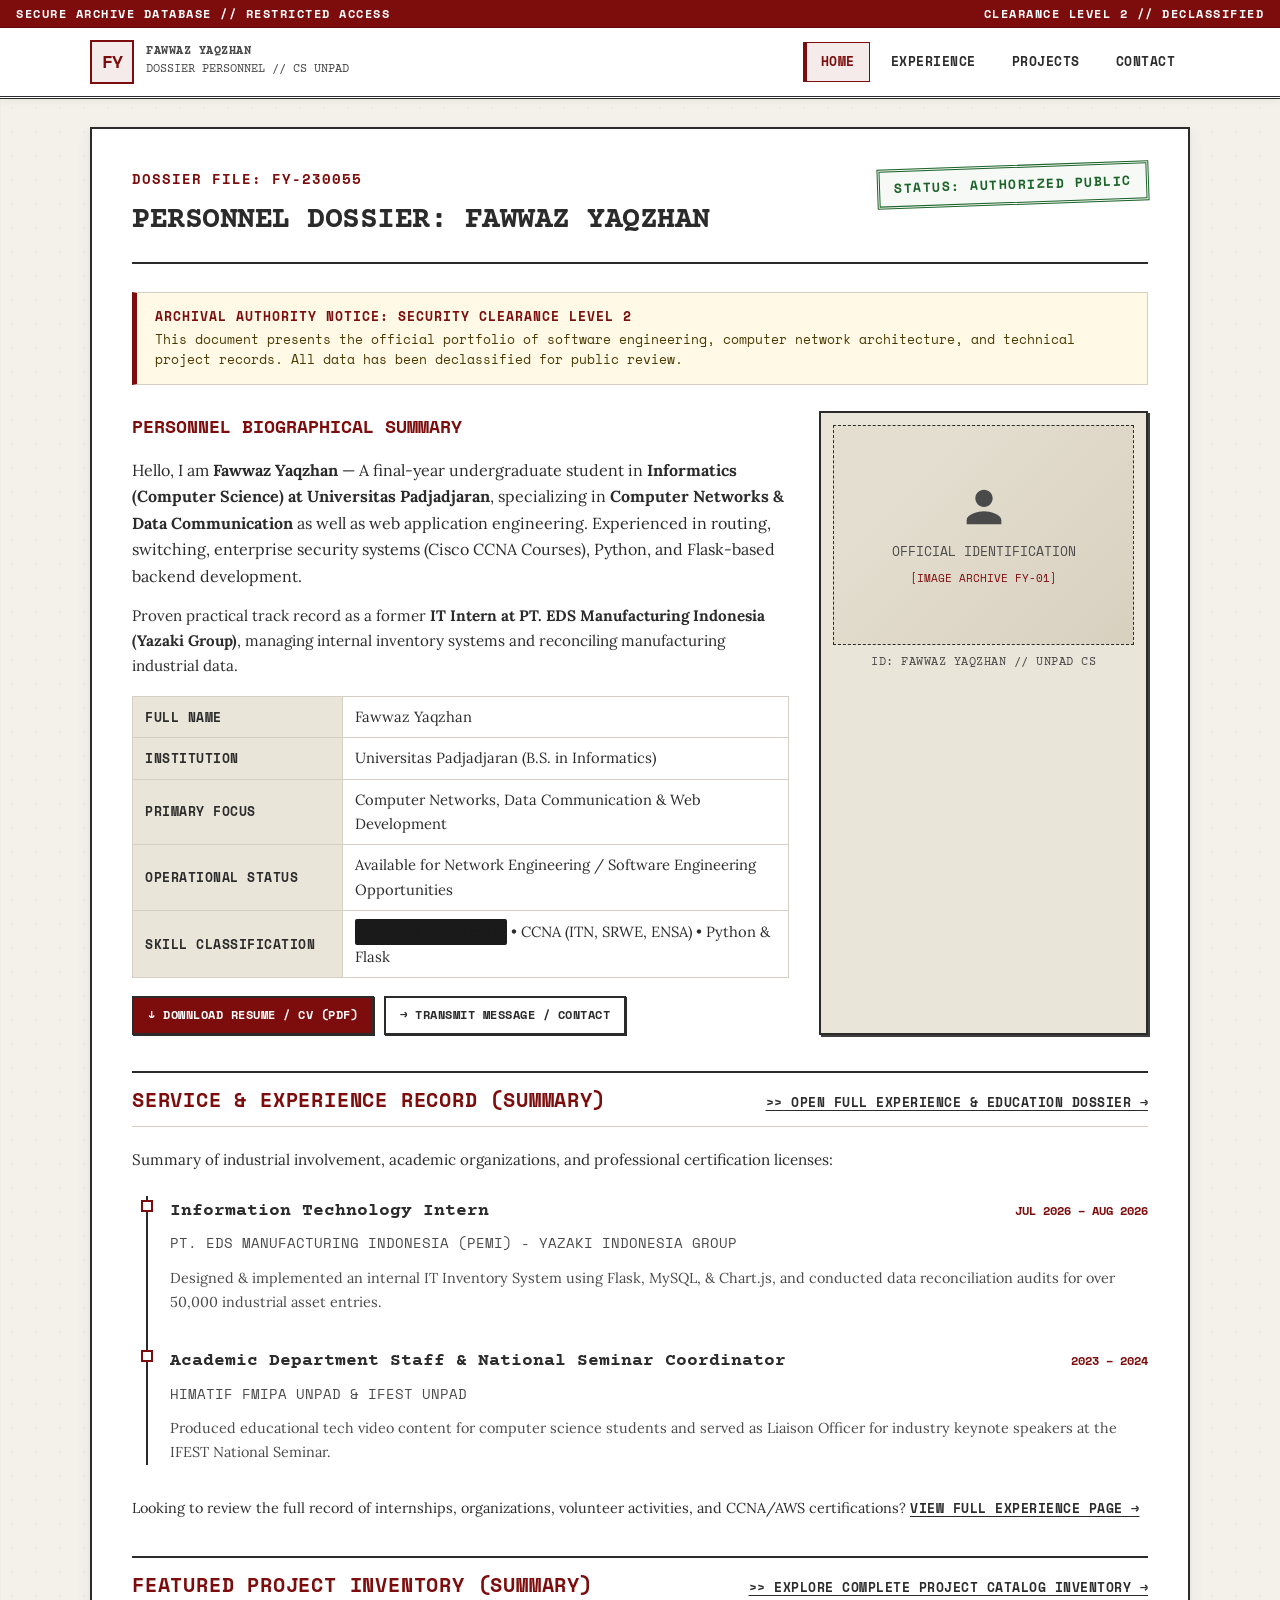
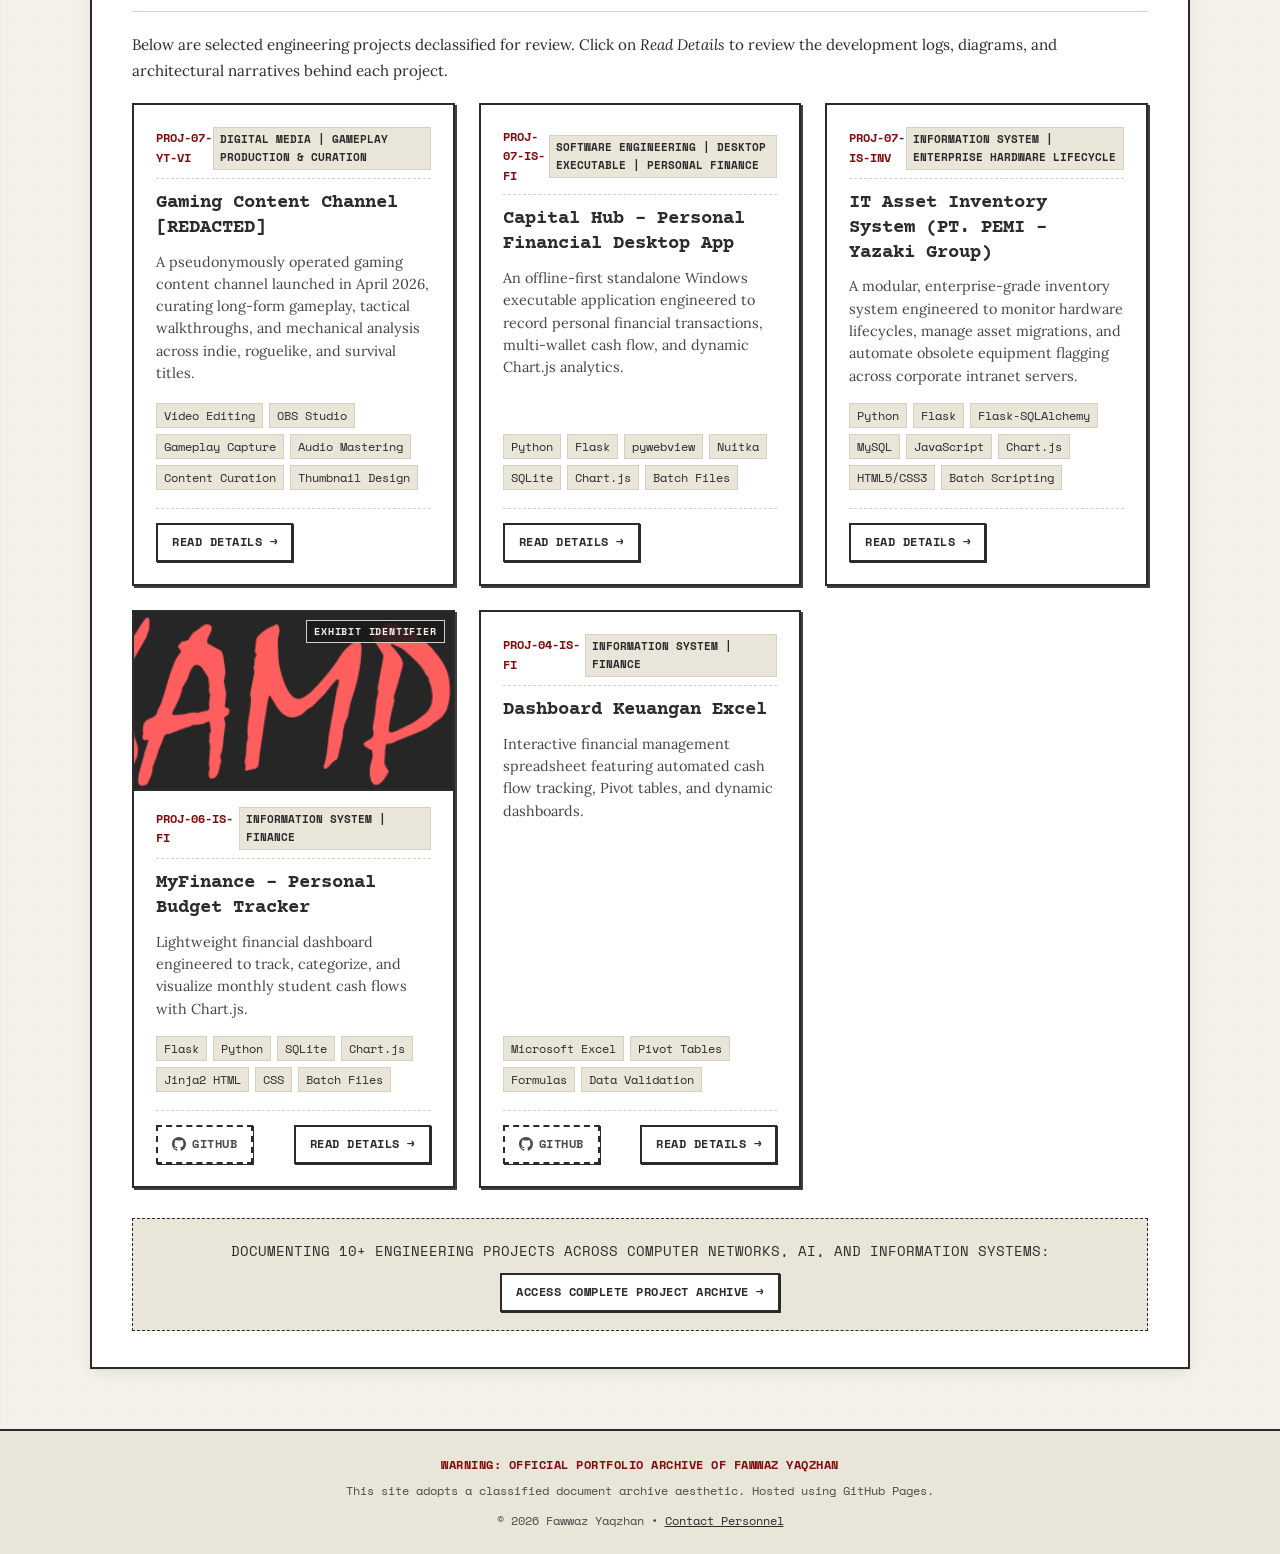
==== commit 7b1c6a0f: "Feat: Integrate umami cloud analytics tracking" ====
--- a/index.html
+++ b/index.html
@@ -29,6 +29,8 @@
     rel="stylesheet">
 
   <link rel="stylesheet" href="assets/css/style.css">
+  <!-- Umami Analytics -->
+  <script defer src="https://cloud.umami.is/script.js" data-website-id="7ce5e1fc-4701-4766-bbe7-73b18cce6b89"></script>
 </head>
 
 <body>
